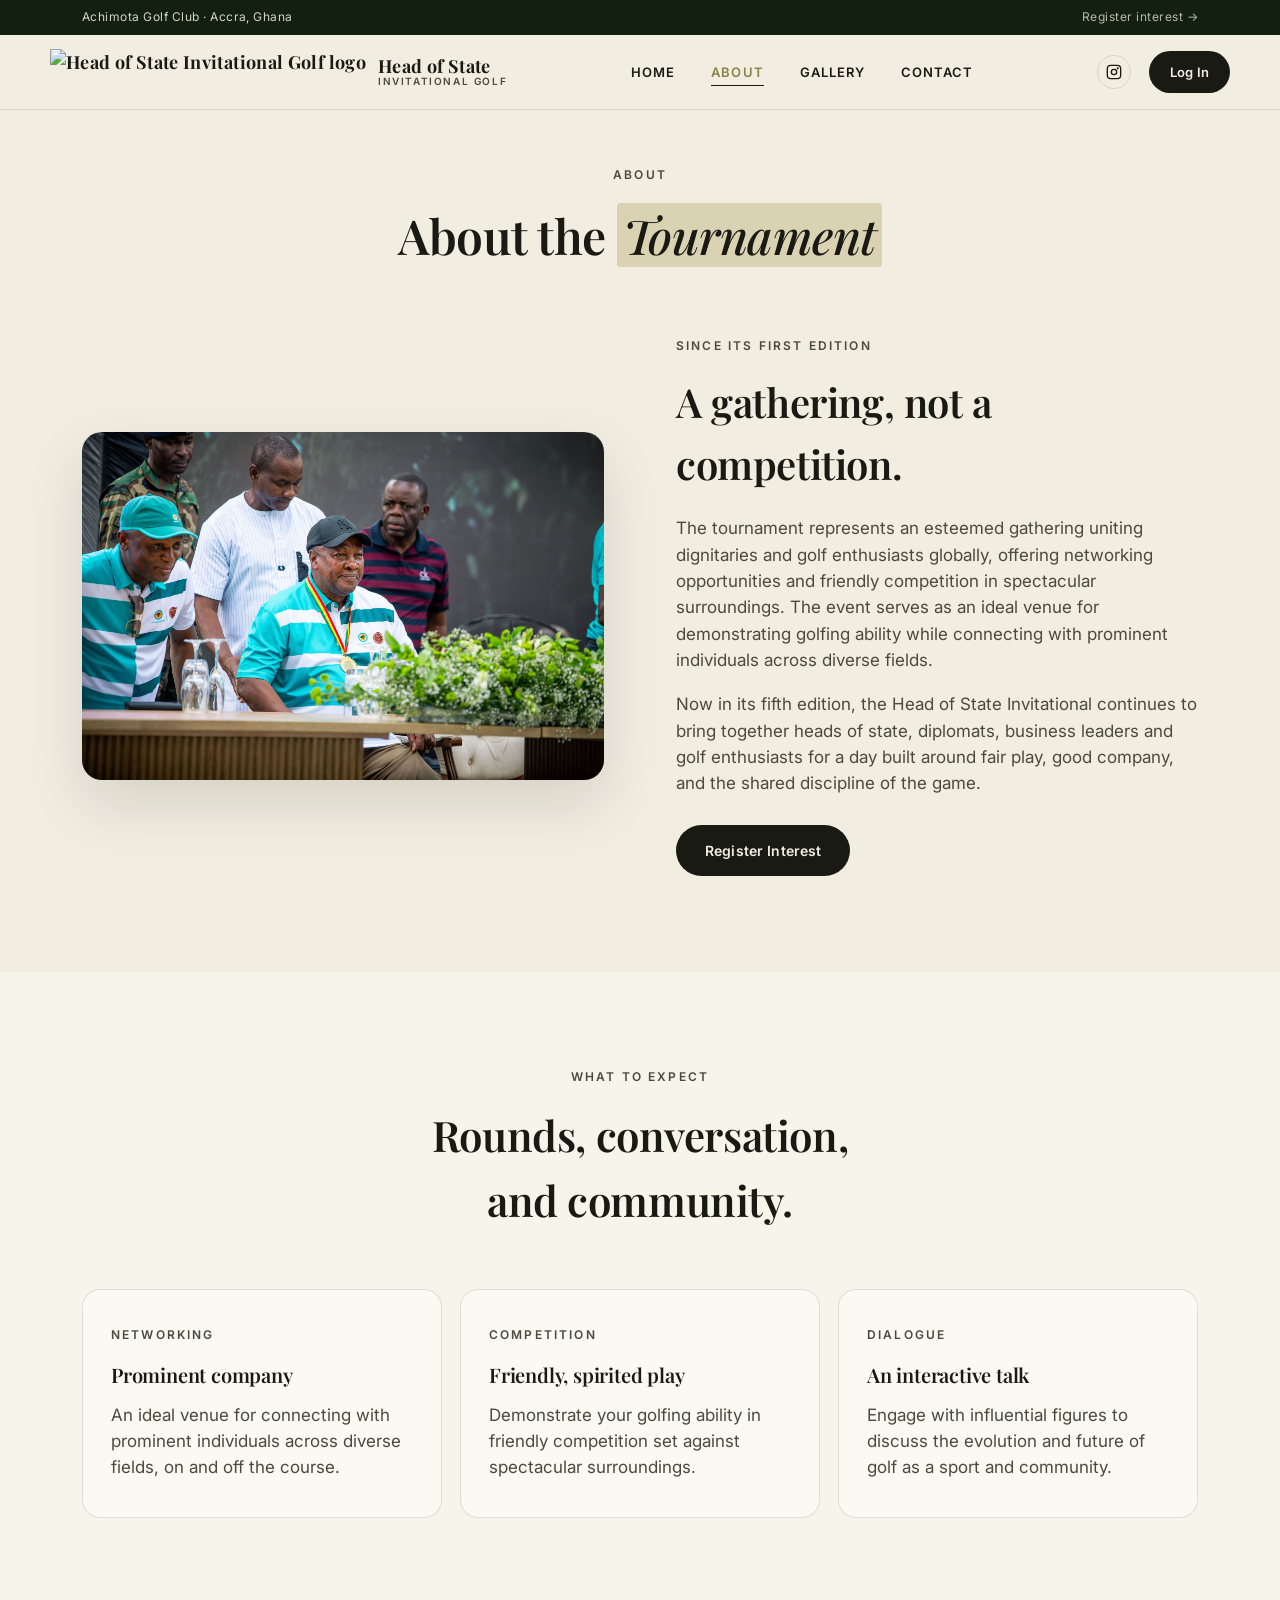
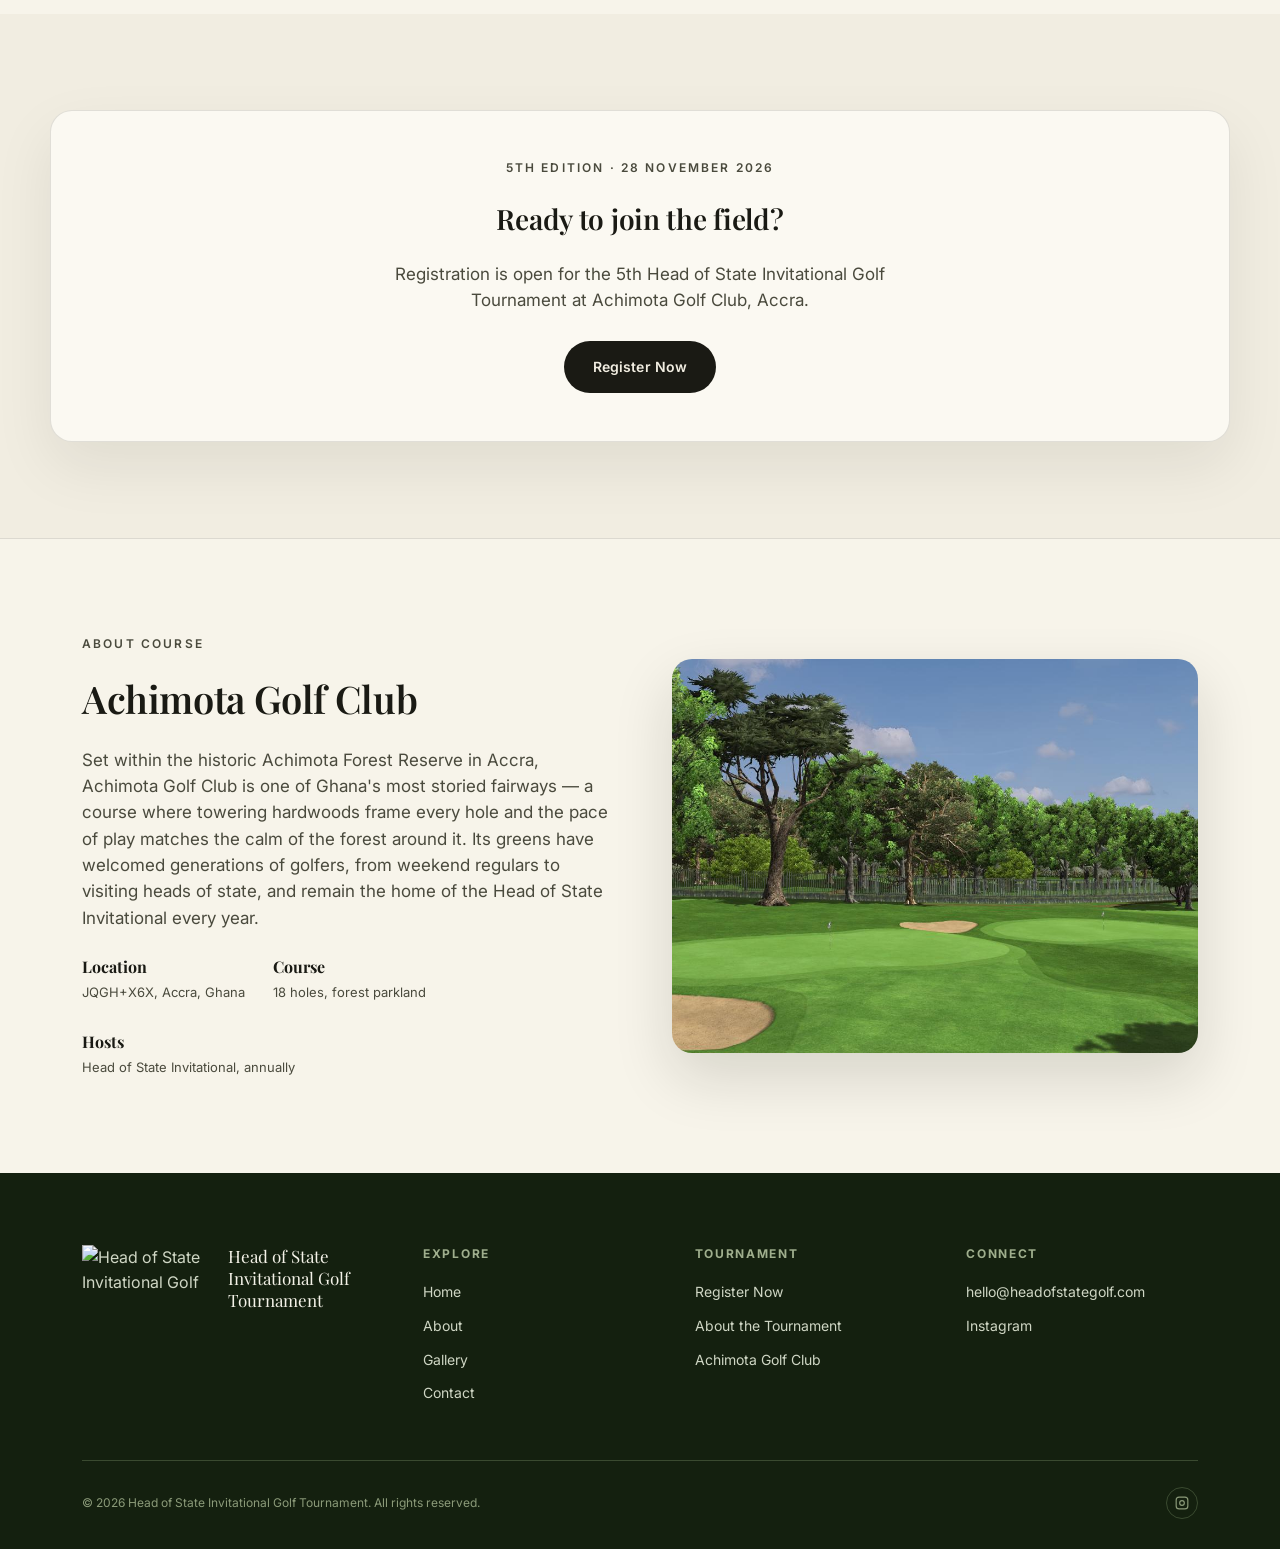
==== about.html @ 3a83c5eb "Flatten repo for Vercel static deploy Move index/about/gallery/contact.html, css/, and js/ to the re" ====
<!doctype html>
<html lang="en">
<head>
<meta charset="UTF-8">
<meta name="viewport" content="width=device-width, initial-scale=1.0">
<title>About &mdash; Head of State Invitational Golf Tournament</title>
<meta name="description" content="About the Head of State Invitational Golf Tournament: an esteemed gathering uniting dignitaries and golf enthusiasts at Achimota Golf Club, Accra.">
<link rel="icon" href="IMAGES/HOS%20LOGO%202026.png">
<link rel="stylesheet" href="css/style.css">
</head>
<body>

<div class="topbar">
  <div class="wrap">
    <span>Achimota Golf Club &middot; Accra, Ghana</span>
    <a href="contact.html">Register interest &rarr;</a>
  </div>
</div>

<header class="site-header">
  <nav class="nav wrap">
    <a href="index.html" class="brand">
      <img src="IMAGES/HOS%20LOGO%202026.png" alt="Head of State Invitational Golf logo">
      <span class="brand-text">Head of State<small>Invitational Golf</small></span>
    </a>
    <ul class="nav-links">
      <li><a href="index.html">Home</a></li>
      <li><a href="about.html" class="active">About</a></li>
      <li><a href="gallery.html">Gallery</a></li>
      <li><a href="contact.html">Contact</a></li>
    </ul>
    <div class="nav-right">
      <a class="icon-btn" href="https://instagram.com" aria-label="Instagram" target="_blank" rel="noopener">
        <svg width="16" height="16" viewBox="0 0 24 24" fill="none" stroke="currentColor" stroke-width="2"><rect x="2" y="2" width="20" height="20" rx="5"/><circle cx="12" cy="12" r="4"/><circle cx="17.5" cy="6.5" r="0.6" fill="currentColor"/></svg>
      </a>
      <a class="btn btn-dark btn-sm" href="contact.html">Log In</a>
    </div>
    <button class="nav-toggle" aria-label="Menu"><span></span><span></span><span></span></button>
  </nav>
</header>

<main>

  <section class="page-hero">
    <div class="wrap">
      <p class="eyebrow">About</p>
      <h1>About the <span class="highlight">Tournament</span></h1>
    </div>
  </section>

  <section style="padding-top:24px;">
    <div class="wrap split">
      <div>
        <img src="IMAGES/ABOUT.jpg" alt="Head of State Invitational Golf Tournament">
      </div>
      <div>
        <p class="eyebrow">Since its first edition</p>
        <h2>A gathering, not a competition.</h2>
        <p class="lede">
          The tournament represents an esteemed gathering uniting dignitaries and golf enthusiasts globally,
          offering networking opportunities and friendly competition in spectacular surroundings. The event
          serves as an ideal venue for demonstrating golfing ability while connecting with prominent individuals
          across diverse fields.
        </p>
        <p class="lede" style="margin-top:18px;">
          Now in its fifth edition, the Head of State Invitational continues to bring together heads of state,
          diplomats, business leaders and golf enthusiasts for a day built around fair play, good company, and
          the shared discipline of the game.
        </p>
        <a href="contact.html" class="btn btn-dark">Register Interest</a>
      </div>
    </div>
  </section>

  <section class="section-alt">
    <div class="wrap">
      <div class="section-head">
        <p class="eyebrow">What to expect</p>
        <h2>Rounds, conversation,<br>and community.</h2>
      </div>
      <div class="grid-gallery" style="grid-template-columns:repeat(3,1fr);">
        <div style="background:var(--paper);border-radius:18px;padding:36px 28px;border:1px solid var(--hairline);">
          <p class="eyebrow" style="margin-bottom:14px;">Networking</p>
          <h3 style="font-size:20px;margin-bottom:12px;">Prominent company</h3>
          <p class="lede">An ideal venue for connecting with prominent individuals across diverse fields, on and off the course.</p>
        </div>
        <div style="background:var(--paper);border-radius:18px;padding:36px 28px;border:1px solid var(--hairline);">
          <p class="eyebrow" style="margin-bottom:14px;">Competition</p>
          <h3 style="font-size:20px;margin-bottom:12px;">Friendly, spirited play</h3>
          <p class="lede">Demonstrate your golfing ability in friendly competition set against spectacular surroundings.</p>
        </div>
        <div style="background:var(--paper);border-radius:18px;padding:36px 28px;border:1px solid var(--hairline);">
          <p class="eyebrow" style="margin-bottom:14px;">Dialogue</p>
          <h3 style="font-size:20px;margin-bottom:12px;">An interactive talk</h3>
          <p class="lede">Engage with influential figures to discuss the evolution and future of golf as a sport and community.</p>
        </div>
      </div>
    </div>
  </section>

  <section>
    <div class="wrap event-card" style="grid-template-columns:1fr;">
      <div class="event-card-body" style="align-items:center;text-align:center;">
        <p class="eyebrow">5th Edition &middot; 28 November 2026</p>
        <h3>Ready to join the field?</h3>
        <p class="lede" style="max-width:52ch;margin:0 auto;">Registration is open for the 5th Head of State Invitational Golf Tournament at Achimota Golf Club, Accra.</p>
        <a href="contact.html" class="btn btn-dark" style="align-self:center;">Register Now</a>
      </div>
    </div>
  </section>

</main>

<section class="footer-course">
  <div class="wrap split reverse">
    <div>
      <img src="IMAGES/Achimota%20Golf%20Club.jpg" alt="Achimota Golf Club">
    </div>
    <div>
      <p class="eyebrow">About Course</p>
      <h2>Achimota Golf Club</h2>
      <p class="lede">
        Set within the historic Achimota Forest Reserve in Accra, Achimota Golf Club is one of Ghana's most
        storied fairways &mdash; a course where towering hardwoods frame every hole and the pace of play matches
        the calm of the forest around it. Its greens have welcomed generations of golfers, from weekend regulars
        to visiting heads of state, and remain the home of the Head of State Invitational every year.
      </p>
      <div class="footer-course-meta">
        <div><strong>Location</strong><span>JQGH+X6X, Accra, Ghana</span></div>
        <div><strong>Course</strong><span>18 holes, forest parkland</span></div>
        <div><strong>Hosts</strong><span>Head of State Invitational, annually</span></div>
      </div>
    </div>
  </div>
</section>

<footer class="site-footer">
  <div class="wrap">
    <div class="footer-top">
      <div class="footer-brand">
        <img src="IMAGES/HOS%20LOGO%202026.png" alt="Head of State Invitational Golf logo">
        <div class="footer-brand-text">Head of State Invitational Golf Tournament</div>
      </div>
      <div class="footer-col">
        <h4>Explore</h4>
        <ul>
          <li><a href="index.html">Home</a></li>
          <li><a href="about.html">About</a></li>
          <li><a href="gallery.html">Gallery</a></li>
          <li><a href="contact.html">Contact</a></li>
        </ul>
      </div>
      <div class="footer-col">
        <h4>Tournament</h4>
        <ul>
          <li><a href="contact.html">Register Now</a></li>
          <li><a href="about.html">About the Tournament</a></li>
          <li><a href="index.html#course">Achimota Golf Club</a></li>
        </ul>
      </div>
      <div class="footer-col">
        <h4>Connect</h4>
        <ul>
          <li><a href="mailto:hello@headofstategolf.com">hello@headofstategolf.com</a></li>
          <li><a href="https://instagram.com" target="_blank" rel="noopener">Instagram</a></li>
        </ul>
      </div>
    </div>
    <div class="footer-bottom">
      <span>&copy; 2026 Head of State Invitational Golf Tournament. All rights reserved.</span>
      <div class="footer-social">
        <a href="https://instagram.com" target="_blank" rel="noopener" aria-label="Instagram">
          <svg width="14" height="14" viewBox="0 0 24 24" fill="none" stroke="currentColor" stroke-width="2"><rect x="2" y="2" width="20" height="20" rx="5"/><circle cx="12" cy="12" r="4"/></svg>
        </a>
      </div>
    </div>
  </div>
</footer>

<script src="js/main.js"></script>
</body>
</html>
---- css/style.css ----
/* ========================================================================
   Head of State Invitational Golf Tournament — design system
   Palette + type derived from the reference mood boards (ref.png / ref2.png):
   cream paper background, deep forest green bands, serif display headlines
   with an olive "highlighter" accent on italic phrases.
   ======================================================================== */

@import url('https://fonts.googleapis.com/css2?family=Playfair+Display:ital,wght@0,500;0,600;0,700;1,500;1,600&family=Inter:wght@400;500;600;700&display=swap');

:root{
  --cream:      #f1ede1;
  --cream-soft: #f7f4ea;
  --paper:      #fbf9f2;
  --ink:        #1a1a14;
  --ink-soft:   #4a4a3d;
  --green-deep: #14200f;
  --green-mid:  #1e2e16;
  --green-line: #3a4a30;
  --olive:      #8a8148;
  --olive-soft: rgba(176, 168, 104, 0.38);
  --hairline:   rgba(26, 26, 20, 0.12);
  --white:      #ffffff;

  --serif: 'Playfair Display', Georgia, 'Times New Roman', serif;
  --sans:  'Inter', -apple-system, BlinkMacSystemFont, 'Segoe UI', sans-serif;

  --container: 1180px;
}

*, *::before, *::after{ box-sizing: border-box; }

html{ scroll-behavior: smooth; }

body{
  margin:0;
  background: var(--cream);
  color: var(--ink);
  font-family: var(--sans);
  font-size: 16px;
  line-height: 1.55;
  -webkit-font-smoothing: antialiased;
}

img{ max-width:100%; display:block; }

a{ color: inherit; text-decoration: none; }

.wrap{
  max-width: var(--container);
  margin: 0 auto;
  padding: 0 32px;
}

.eyebrow{
  font-family: var(--sans);
  font-size: 12px;
  font-weight: 600;
  letter-spacing: 0.18em;
  text-transform: uppercase;
  color: var(--ink-soft);
}
.eyebrow.on-dark{ color: #cfd6c4; }

h1, h2, h3{
  font-family: var(--serif);
  font-weight: 600;
  margin: 0;
  color: var(--ink);
  letter-spacing: -0.01em;
}

.highlight{
  font-style: italic;
  font-weight: 500;
  background: var(--olive-soft);
  padding: 0 6px;
  border-radius: 3px;
  box-decoration-break: clone;
  -webkit-box-decoration-break: clone;
}
.highlight.on-dark{
  background: rgba(255,255,255,0.16);
  color: #f4f2e8;
}

p{ margin: 0; }

.lede{
  font-size: 17px;
  color: var(--ink-soft);
  max-width: 46ch;
}

/* ---------- buttons ---------- */
.btn{
  display: inline-flex;
  align-items: center;
  justify-content: center;
  gap: 8px;
  padding: 14px 28px;
  border-radius: 999px;
  font-family: var(--sans);
  font-weight: 600;
  font-size: 14px;
  letter-spacing: 0.01em;
  cursor: pointer;
  border: 1px solid transparent;
  transition: transform .18s ease, background .18s ease, color .18s ease, border-color .18s ease;
}
.btn:hover{ transform: translateY(-1px); }

.btn-light{
  background: var(--white);
  color: var(--ink);
  box-shadow: 0 1px 2px rgba(0,0,0,0.06), 0 8px 20px rgba(0,0,0,0.05);
}
.btn-light:hover{ background: #fff; box-shadow: 0 2px 4px rgba(0,0,0,0.08), 0 12px 28px rgba(0,0,0,0.08); }

.btn-dark{
  background: var(--ink);
  color: var(--cream);
}
.btn-dark:hover{ background: #000; }

.btn-outline{
  background: transparent;
  border-color: rgba(255,255,255,0.4);
  color: #f4f2e8;
}
.btn-outline:hover{ border-color: #fff; background: rgba(255,255,255,0.08); }

.btn-sm{ padding: 10px 20px; font-size: 13px; }

/* ---------- top bar ---------- */
.topbar{
  background: var(--green-deep);
  color: #cfd6c4;
  font-size: 12px;
  letter-spacing: 0.04em;
}
.topbar .wrap{
  display:flex;
  align-items:center;
  justify-content: space-between;
  padding-top: 8px;
  padding-bottom: 8px;
}
.topbar a{ opacity: 0.85; }
.topbar a:hover{ opacity: 1; }

/* ---------- nav ---------- */
.site-header{
  background: var(--cream);
  position: sticky;
  top: 0;
  z-index: 50;
  border-bottom: 1px solid var(--hairline);
}
.nav{
  display: flex;
  align-items: center;
  justify-content: space-between;
  padding: 14px 0;
}
.brand{
  display:flex;
  align-items:center;
  gap: 12px;
  font-family: var(--serif);
  font-weight: 700;
  font-size: 18px;
  letter-spacing: 0.02em;
}
.brand img{ height: 46px; width: auto; }
.brand-text{ line-height: 1.15; }
.brand-text small{
  display:block;
  font-family: var(--sans);
  font-weight: 600;
  font-size: 10px;
  letter-spacing: 0.16em;
  color: var(--ink-soft);
  text-transform: uppercase;
}

.nav-links{
  display:flex;
  align-items:center;
  gap: 36px;
  list-style:none;
  margin:0; padding:0;
  font-size: 13px;
  font-weight: 600;
  letter-spacing: 0.08em;
  text-transform: uppercase;
}
.nav-links a{
  position: relative;
  padding: 4px 0;
  color: var(--ink);
}
.nav-links a::after{
  content:"";
  position:absolute; left:0; right:100%; bottom:-2px;
  height:1px; background: var(--ink);
  transition: right .2s ease;
}
.nav-links a:hover::after,
.nav-links a.active::after{ right:0; }
.nav-links a.active{ color: var(--olive); }

.nav-right{ display:flex; align-items:center; gap:18px; }
.icon-btn{
  width: 34px; height: 34px;
  display:flex; align-items:center; justify-content:center;
  border: 1px solid var(--hairline);
  border-radius: 50%;
}

.nav-toggle{ display:none; background:none; border:0; cursor:pointer; }
.nav-toggle span{ display:block; width:22px; height:2px; background:var(--ink); margin:5px 0; }

/* ---------- hero (ref.png layout) ---------- */
.hero{
  padding: 64px 0 120px;
  text-align: center;
}
.hero .eyebrow{ margin-bottom: 18px; }
.hero h1{
  font-size: clamp(32px, 4.4vw, 54px);
  line-height: 1.12;
  max-width: 920px;
  margin: 0 auto;
}
.hero .lede{
  margin: 26px auto 0;
  max-width: 46ch;
  text-align:center;
}
.hero .btn{ margin-top: 32px; }

.fan{
  position: relative;
  height: 460px;
  margin-top: 72px;
}
.fan-card{
  position: absolute;
  top: 0;
  width: 17.5%;
  aspect-ratio: 3/4;
  border-radius: 18px;
  overflow: hidden;
  box-shadow: 0 20px 40px rgba(20,20,10,0.18), 0 4px 10px rgba(20,20,10,0.08);
  background: #ddd;
}
.fan-card img{
  position:absolute; inset:0;
  width:100%; height:100%;
  object-fit: cover;
  opacity: 0;
  transition: opacity 1.4s ease;
}
.fan-card img.is-visible{ opacity: 1; }

.fan-card:nth-child(1){ left: 0%;   top: 40px;  transform: rotate(-9deg); }
.fan-card:nth-child(2){ left: 17%;  top: -10px; transform: rotate(-3deg); }
.fan-card:nth-child(3){ left: 41%;  top: 20px;  transform: rotate(1deg); z-index:2; }
.fan-card:nth-child(4){ left: 65%;  top: -6px;  transform: rotate(4deg); }
.fan-card:nth-child(5){ left: 82.5%;top: 34px;  transform: rotate(8deg); }

/* ---------- sections ---------- */
section{ padding: 96px 0; }
.section-head{
  text-align:center;
  max-width: 640px;
  margin: 0 auto 56px;
}
.section-head h2{
  font-size: clamp(28px, 3.4vw, 42px);
  margin-top: 16px;
}
.section-head .lede{ margin: 18px auto 0; text-align:center; }

.section-alt{ background: var(--cream-soft); }

/* ---------- event card ---------- */
.event-card{
  display:grid;
  grid-template-columns: 1.05fr 0.95fr;
  gap: 0;
  background: var(--paper);
  border-radius: 22px;
  overflow: hidden;
  box-shadow: 0 24px 60px rgba(20,20,10,0.08);
  border: 1px solid var(--hairline);
}
.event-card-media{ position:relative; min-height: 340px; background:#ccc; }
.event-card-media img{ width:100%; height:100%; object-fit:cover; }
.event-card-tag{
  position:absolute; top:20px; left:20px;
  background: var(--green-deep); color:#fff;
  font-size: 11px; font-weight:700; letter-spacing:.1em; text-transform:uppercase;
  padding: 8px 14px; border-radius: 999px;
}
.event-card-body{ padding: 48px; display:flex; flex-direction:column; gap:20px; justify-content:center; }
.event-card-body h3{ font-size: 28px; }
.event-meta{ display:flex; flex-direction:column; gap:10px; font-size: 14px; }
.event-meta div{ display:flex; gap:10px; }
.event-meta strong{ min-width: 66px; color: var(--ink); font-weight:600; }
.event-meta span{ color: var(--ink-soft); }
.event-card-body .lede{ max-width: 52ch; }
.event-card-body .btn{ align-self:flex-start; margin-top:8px; }

/* ---------- about teaser / split ---------- */
.split{
  display:grid;
  grid-template-columns: 1fr 1fr;
  gap: 72px;
  align-items:center;
}
.split img{ border-radius: 20px; box-shadow: 0 24px 60px rgba(20,20,10,0.12); }
.split .eyebrow{ margin-bottom: 16px; }
.split h2{ font-size: clamp(26px,3.2vw,40px); margin-bottom: 20px; }
.split .lede{ max-width: 50ch; }
.split .btn{ margin-top: 28px; }
.split.reverse{ direction: rtl; }
.split.reverse > *{ direction: ltr; }

/* ---------- gallery grid ---------- */
.grid-gallery{
  display:grid;
  grid-template-columns: repeat(4, 1fr);
  gap: 18px;
}
.grid-gallery a{
  display:block;
  border-radius: 14px;
  overflow:hidden;
  aspect-ratio: 4/5;
  box-shadow: 0 10px 24px rgba(20,20,10,0.08);
}
.grid-gallery img{
  width:100%; height:100%; object-fit:cover;
  transition: transform .5s ease;
}
.grid-gallery a:hover img{ transform: scale(1.06); }

.grid-gallery.tall a:nth-child(3n+1){ grid-row: span 2; aspect-ratio: auto; }

/* ---------- lightbox ---------- */
.lightbox{
  position: fixed; inset:0; z-index: 200;
  background: rgba(10,12,8,0.92);
  display:none; align-items:center; justify-content:center;
  padding: 40px;
}
.lightbox.is-open{ display:flex; }
.lightbox img{ max-width: 90vw; max-height: 86vh; border-radius: 10px; }
.lightbox-close{
  position:absolute; top:28px; right:36px;
  color:#fff; font-size:28px; cursor:pointer; background:none; border:0;
}

/* ---------- footer ---------- */
.footer-course{
  background: var(--cream-soft);
  padding: 96px 0;
  border-top: 1px solid var(--hairline);
}
.footer-course .split{ gap: 64px; }
.footer-course .eyebrow{ margin-bottom: 16px; }
.footer-course h2{ font-size: clamp(26px,3vw,38px); margin-bottom: 18px; }
.footer-course .lede{ max-width: 54ch; margin-bottom: 10px; }
.footer-course-meta{
  display:flex; gap: 28px; margin-top: 24px; flex-wrap:wrap;
}
.footer-course-meta div{ font-size: 13px; }
.footer-course-meta strong{ display:block; font-family: var(--serif); font-size:16px; margin-bottom:2px; }
.footer-course-meta span{ color: var(--ink-soft); }
.footer-course img{ border-radius: 20px; box-shadow: 0 24px 60px rgba(20,20,10,0.14); aspect-ratio: 4/3; object-fit: cover; width:100%; }

.site-footer{
  background: var(--green-deep);
  color: #cfd6c4;
  padding: 72px 0 0;
}
.footer-top{
  display:grid;
  grid-template-columns: 1.3fr repeat(3, 1fr);
  gap: 40px;
  padding-bottom: 56px;
  border-bottom: 1px solid var(--green-line);
}
.footer-brand{ display:flex; align-items:flex-start; gap:14px; }
.footer-brand img{ height: 52px; width:auto; }
.footer-brand-text{ font-family: var(--serif); font-size: 17px; color:#f4f2e8; line-height:1.3; max-width: 24ch;}
.footer-col h4{
  font-family: var(--sans); font-size: 12px; font-weight:700;
  letter-spacing:.14em; text-transform:uppercase; color:#9fae8d;
  margin: 0 0 18px;
}
.footer-col ul{ list-style:none; margin:0; padding:0; display:flex; flex-direction:column; gap:12px; font-size:14px; }
.footer-col a:hover{ color:#fff; }
.footer-bottom{
  display:flex; align-items:center; justify-content:space-between;
  padding: 26px 0 30px;
  font-size: 12px;
  color: #8b9a79;
  flex-wrap: wrap;
  gap: 12px;
}
.footer-bottom a:hover{ color:#fff; }
.footer-social{ display:flex; gap:14px; }
.footer-social a{
  width:32px; height:32px; border:1px solid var(--green-line); border-radius:50%;
  display:flex; align-items:center; justify-content:center;
}

/* ---------- page hero (about/gallery/contact) ---------- */
.page-hero{
  padding: 56px 0 40px;
  text-align:center;
}
.page-hero .eyebrow{ margin-bottom: 14px; }
.page-hero h1{ font-size: clamp(30px,4vw,48px); }

/* ---------- contact ---------- */
.contact-grid{
  display:grid;
  grid-template-columns: 0.9fr 1.1fr;
  gap: 64px;
}
.contact-info{ display:flex; flex-direction:column; gap:26px; }
.contact-info .eyebrow{ margin-bottom:8px; }
.info-row{ display:flex; gap:16px; }
.info-row strong{ display:block; font-family:var(--serif); font-size:17px; margin-bottom:2px; }
.info-row span{ color: var(--ink-soft); font-size:14px; }

.form{ display:flex; flex-direction:column; gap:18px; }
.form label{ font-size:12px; font-weight:600; letter-spacing:.06em; text-transform:uppercase; color:var(--ink-soft); margin-bottom:8px; display:block; }
.form input, .form textarea{
  width:100%;
  border: 1px solid var(--hairline);
  background: var(--paper);
  border-radius: 10px;
  padding: 14px 16px;
  font-family: var(--sans);
  font-size: 14px;
  color: var(--ink);
}
.form input:focus, .form textarea:focus{ outline: 2px solid var(--olive); outline-offset:1px; }
.form textarea{ min-height: 140px; resize: vertical; }
.form .btn{ align-self: flex-start; margin-top: 8px; border:0; }

/* ---------- responsive ---------- */
@media (max-width: 980px){
  .nav-links, .nav-right .btn{ display:none; }
  .nav-toggle{ display:block; }
  .event-card{ grid-template-columns: 1fr; }
  .split, .contact-grid{ grid-template-columns: 1fr; gap: 40px; }
  .split.reverse{ direction: ltr; }
  .footer-top{ grid-template-columns: 1fr 1fr; }
  .grid-gallery{ grid-template-columns: repeat(2,1fr); }
  .fan{ height: 320px; }
}

@media (max-width: 560px){
  .wrap{ padding: 0 20px; }
  .fan{ height: 220px; }
  .fan-card{ width: 22%; }
  .fan-card:nth-child(1){ left:-4%; }
  .fan-card:nth-child(5){ left:82%; }
  .footer-top{ grid-template-columns: 1fr; }
  .grid-gallery{ grid-template-columns: repeat(2,1fr); }
  .event-card-body{ padding: 28px; }
}
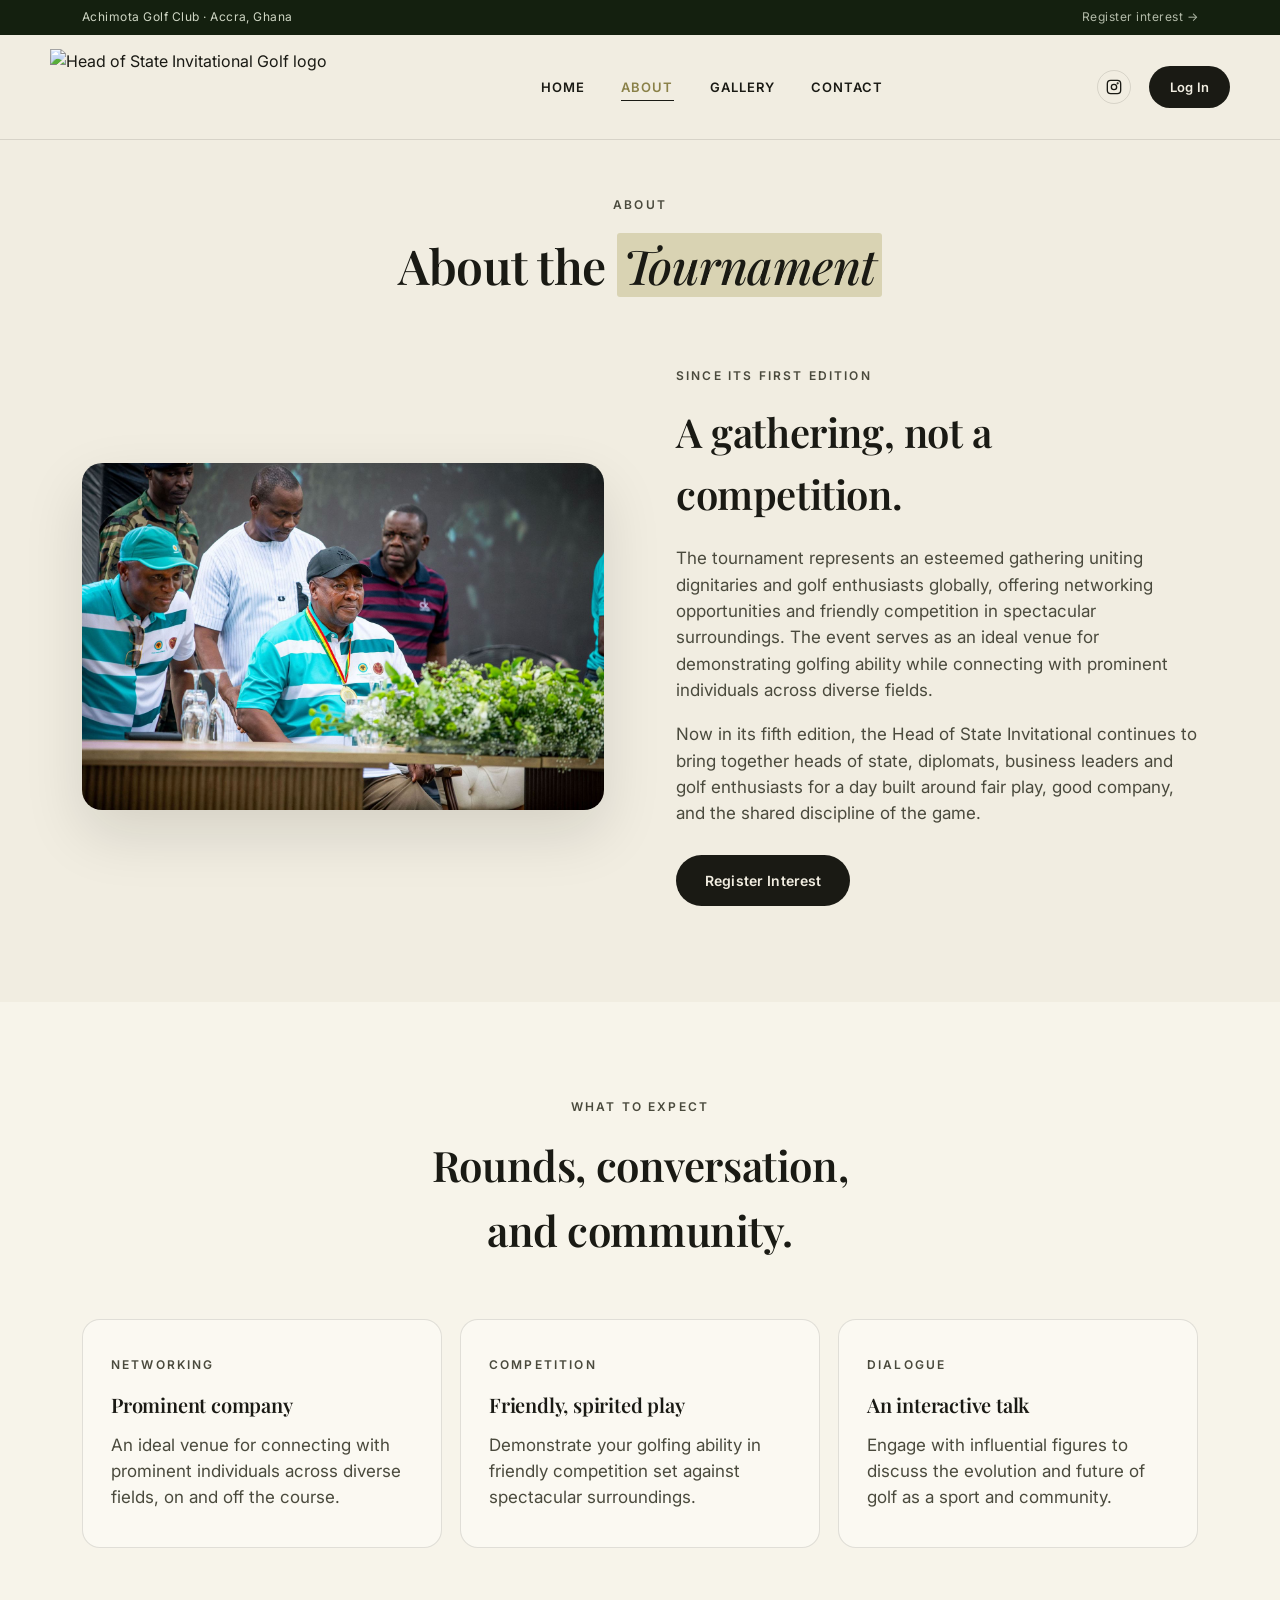
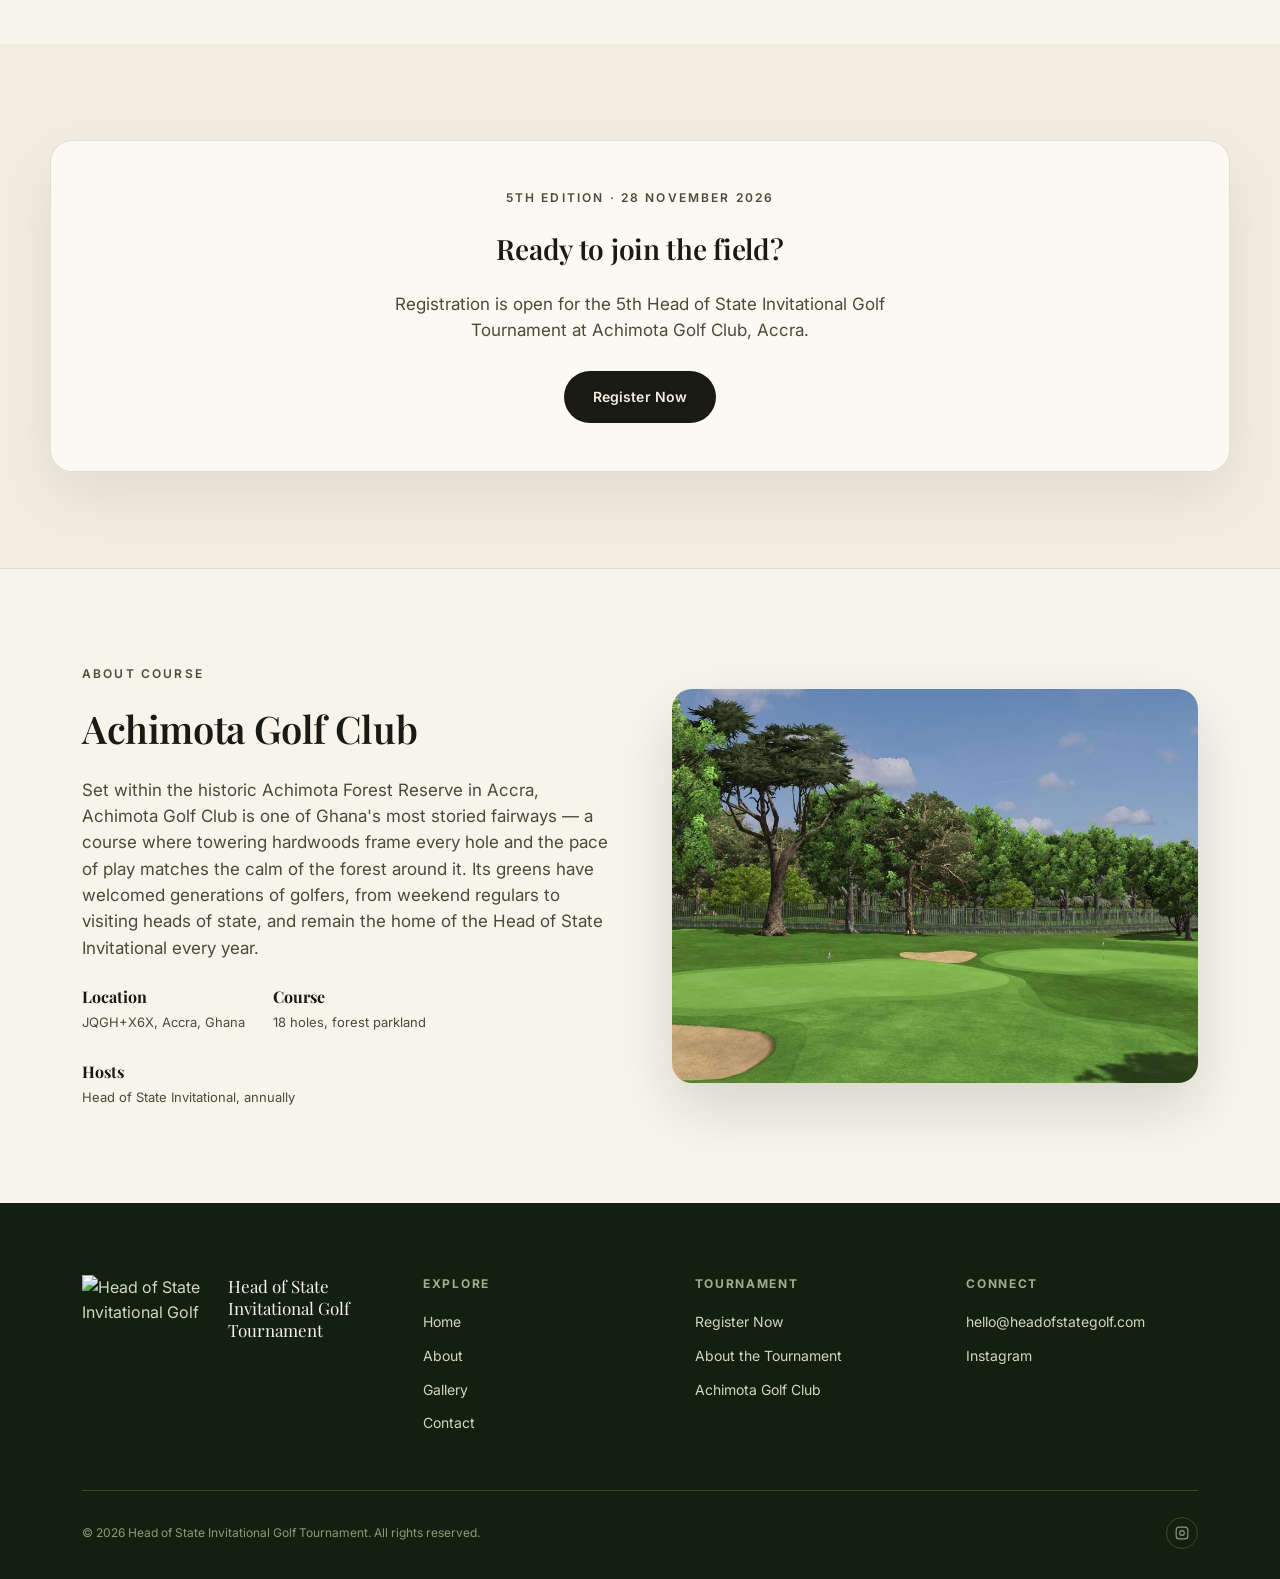
==== commit 6d4ddaee: "Compress images, enlarge logo, remove nav brand text, bigger header photos - Recompress all site pho" ====
--- a/about.html
+++ b/about.html
@@ -21,7 +21,6 @@
   <nav class="nav wrap">
     <a href="index.html" class="brand">
       <img src="IMAGES/HOS%20LOGO%202026.png" alt="Head of State Invitational Golf logo">
-      <span class="brand-text">Head of State<small>Invitational Golf</small></span>
     </a>
     <ul class="nav-links">
       <li><a href="index.html">Home</a></li>
@@ -51,7 +50,7 @@
   <section style="padding-top:24px;">
     <div class="wrap split">
       <div>
-        <img src="IMAGES/ABOUT.jpg" alt="Head of State Invitational Golf Tournament">
+        <img loading="lazy" decoding="async" src="IMAGES/ABOUT.jpg" alt="Head of State Invitational Golf Tournament">
       </div>
       <div>
         <p class="eyebrow">Since its first edition</p>
@@ -114,7 +113,7 @@
 <section class="footer-course">
   <div class="wrap split reverse">
     <div>
-      <img src="IMAGES/Achimota%20Golf%20Club.jpg" alt="Achimota Golf Club">
+      <img loading="lazy" decoding="async" src="IMAGES/Achimota%20Golf%20Club.jpg" alt="Achimota Golf Club">
     </div>
     <div>
       <p class="eyebrow">About Course</p>
@@ -138,7 +137,7 @@
   <div class="wrap">
     <div class="footer-top">
       <div class="footer-brand">
-        <img src="IMAGES/HOS%20LOGO%202026.png" alt="Head of State Invitational Golf logo">
+        <img loading="lazy" decoding="async" src="IMAGES/HOS%20LOGO%202026.png" alt="Head of State Invitational Golf logo">
         <div class="footer-brand-text">Head of State Invitational Golf Tournament</div>
       </div>
       <div class="footer-col">
--- a/css/style.css
+++ b/css/style.css
@@ -166,22 +166,8 @@
   display:flex;
   align-items:center;
   gap: 12px;
-  font-family: var(--serif);
-  font-weight: 700;
-  font-size: 18px;
-  letter-spacing: 0.02em;
-}
-.brand img{ height: 46px; width: auto; }
-.brand-text{ line-height: 1.15; }
-.brand-text small{
-  display:block;
-  font-family: var(--sans);
-  font-weight: 600;
-  font-size: 10px;
-  letter-spacing: 0.16em;
-  color: var(--ink-soft);
-  text-transform: uppercase;
-}
+}
+.brand img{ height: 76px; width: auto; }
 
 .nav-links{
   display:flex;
@@ -241,13 +227,13 @@
 
 .fan{
   position: relative;
-  height: 460px;
+  height: 560px;
   margin-top: 72px;
 }
 .fan-card{
   position: absolute;
   top: 0;
-  width: 17.5%;
+  width: 21%;
   aspect-ratio: 3/4;
   border-radius: 18px;
   overflow: hidden;
@@ -263,11 +249,11 @@
 }
 .fan-card img.is-visible{ opacity: 1; }
 
-.fan-card:nth-child(1){ left: 0%;   top: 40px;  transform: rotate(-9deg); }
-.fan-card:nth-child(2){ left: 17%;  top: -10px; transform: rotate(-3deg); }
-.fan-card:nth-child(3){ left: 41%;  top: 20px;  transform: rotate(1deg); z-index:2; }
-.fan-card:nth-child(4){ left: 65%;  top: -6px;  transform: rotate(4deg); }
-.fan-card:nth-child(5){ left: 82.5%;top: 34px;  transform: rotate(8deg); }
+.fan-card:nth-child(1){ left: 0%;    top: 48px;  transform: rotate(-9deg); }
+.fan-card:nth-child(2){ left: 16.3%; top: -12px; transform: rotate(-3deg); }
+.fan-card:nth-child(3){ left: 39.3%; top: 24px;  transform: rotate(1deg); z-index:2; }
+.fan-card:nth-child(4){ left: 62.3%; top: -8px;  transform: rotate(4deg); }
+.fan-card:nth-child(5){ left: 79%;   top: 40px;  transform: rotate(8deg); }
 
 /* ---------- sections ---------- */
 section{ padding: 96px 0; }
@@ -462,15 +448,20 @@
   .split.reverse{ direction: ltr; }
   .footer-top{ grid-template-columns: 1fr 1fr; }
   .grid-gallery{ grid-template-columns: repeat(2,1fr); }
-  .fan{ height: 320px; }
+  .brand img{ height: 64px; }
+  .fan{ height: 420px; }
 }
 
 @media (max-width: 560px){
   .wrap{ padding: 0 20px; }
-  .fan{ height: 220px; }
-  .fan-card{ width: 22%; }
-  .fan-card:nth-child(1){ left:-4%; }
-  .fan-card:nth-child(5){ left:82%; }
+  .brand img{ height: 56px; }
+  .fan{ height: 320px; }
+  .fan-card{ width: 30%; }
+  .fan-card:nth-child(1){ left: 0%; }
+  .fan-card:nth-child(2){ left: 14.4%; }
+  .fan-card:nth-child(3){ left: 34.8%; }
+  .fan-card:nth-child(4){ left: 55.2%; }
+  .fan-card:nth-child(5){ left: 70%; }
   .footer-top{ grid-template-columns: 1fr; }
   .grid-gallery{ grid-template-columns: repeat(2,1fr); }
   .event-card-body{ padding: 28px; }
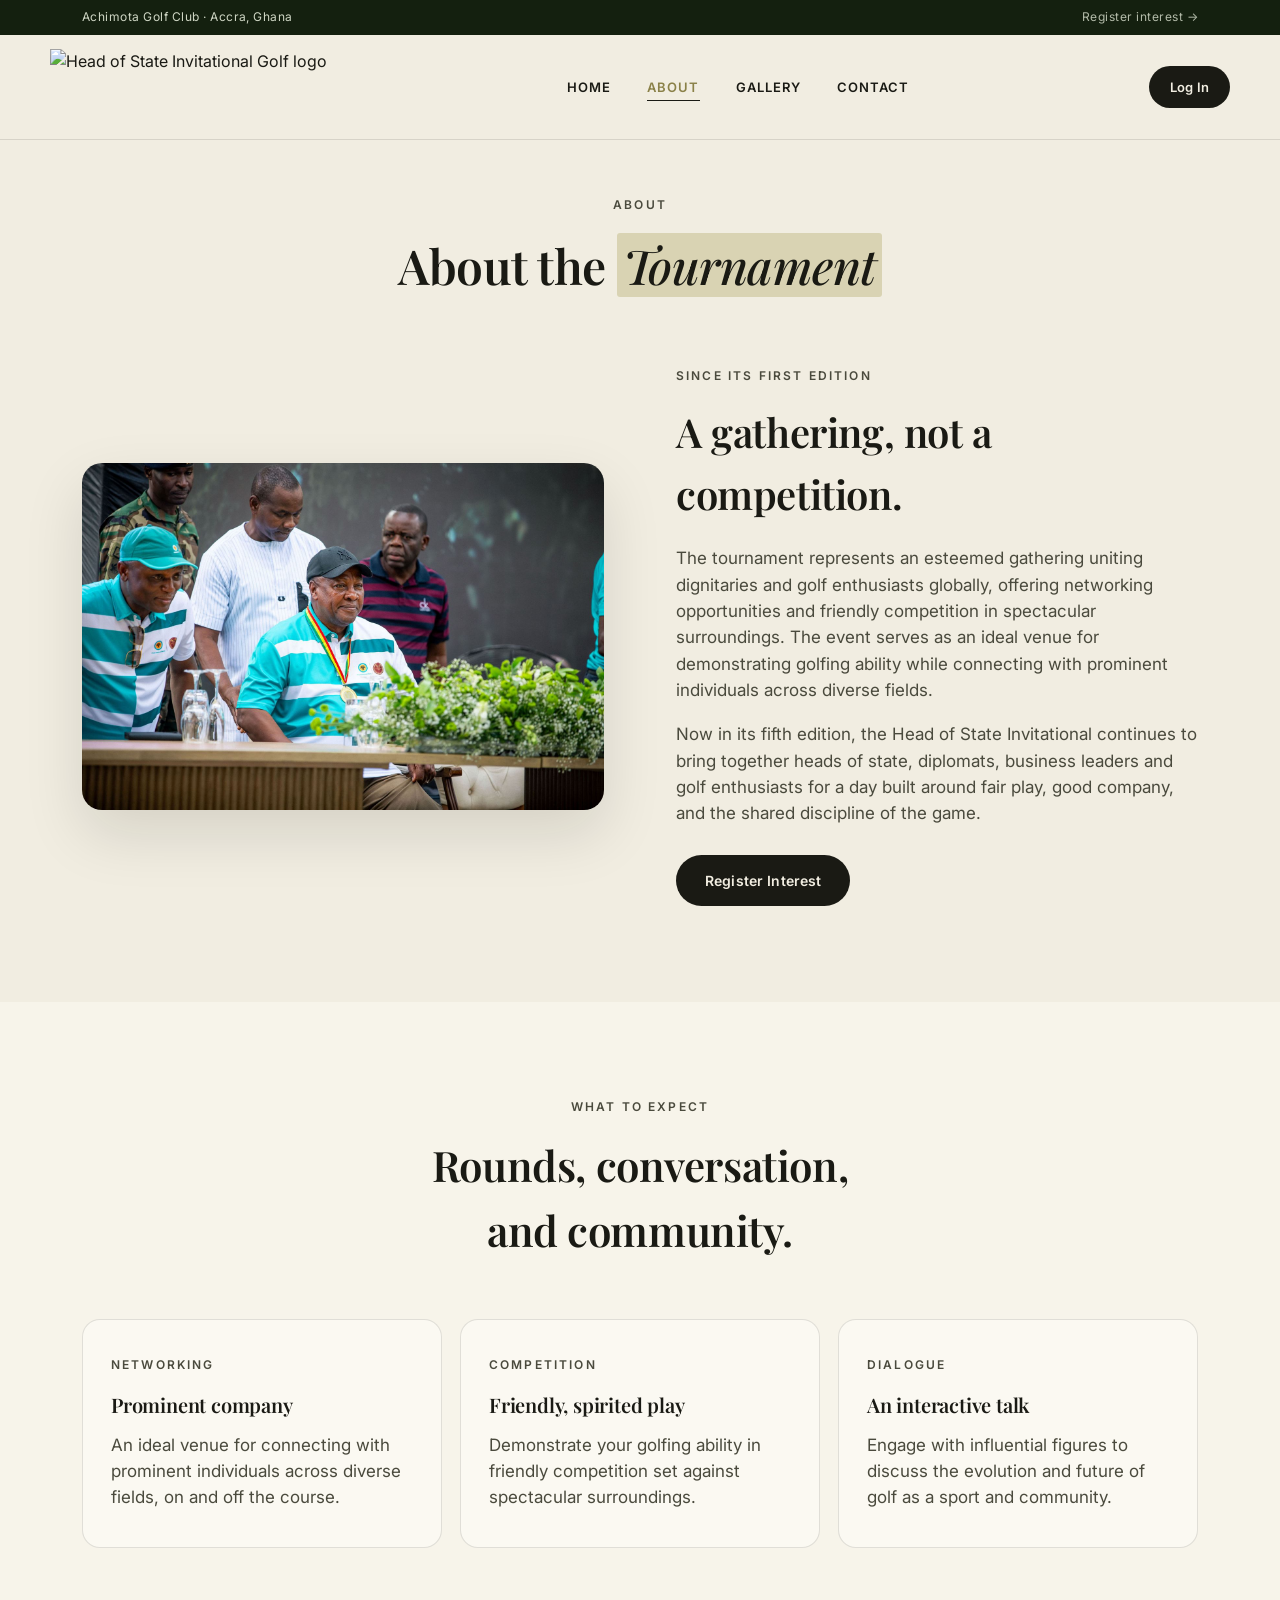
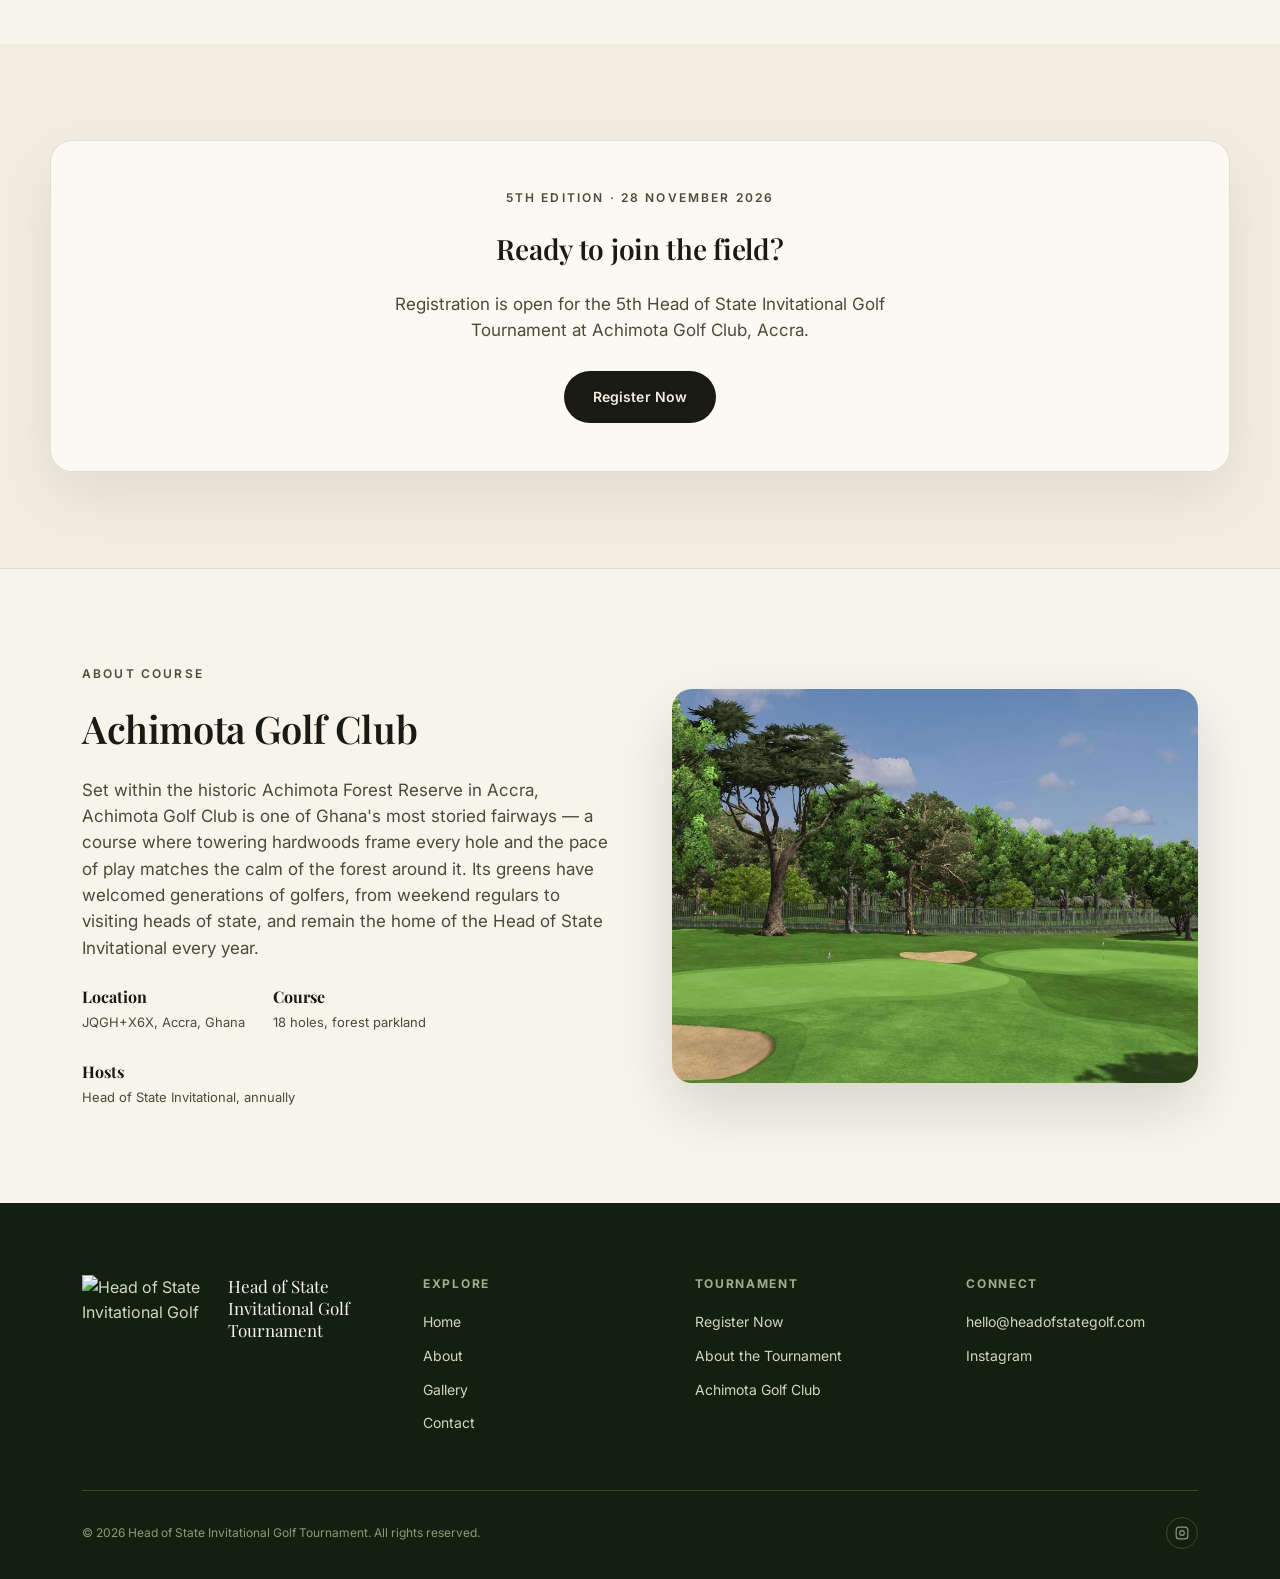
==== commit 9f3986ab: "Give mobile logo breathing room, move Instagram to footer, add scroll-to-top - Increase mobile nav p" ====
--- a/about.html
+++ b/about.html
@@ -29,9 +29,6 @@
       <li><a href="contact.html">Contact</a></li>
     </ul>
     <div class="nav-right">
-      <a class="icon-btn" href="https://instagram.com" aria-label="Instagram" target="_blank" rel="noopener">
-        <svg width="16" height="16" viewBox="0 0 24 24" fill="none" stroke="currentColor" stroke-width="2"><rect x="2" y="2" width="20" height="20" rx="5"/><circle cx="12" cy="12" r="4"/><circle cx="17.5" cy="6.5" r="0.6" fill="currentColor"/></svg>
-      </a>
       <a class="btn btn-dark btn-sm" href="contact.html">Log In</a>
     </div>
     <button class="nav-toggle" aria-label="Menu"><span></span><span></span><span></span></button>
@@ -176,6 +173,10 @@
   </div>
 </footer>
 
+<button class="scroll-top" aria-label="Scroll to top">
+  <svg width="18" height="18" viewBox="0 0 24 24" fill="none" stroke="currentColor" stroke-width="2.2" stroke-linecap="round" stroke-linejoin="round"><line x1="12" y1="19" x2="12" y2="5"/><polyline points="5 12 12 5 19 12"/></svg>
+</button>
+
 <script src="js/main.js"></script>
 </body>
 </html>
--- a/css/style.css
+++ b/css/style.css
@@ -454,6 +454,7 @@
 
 @media (max-width: 560px){
   .wrap{ padding: 0 20px; }
+  .nav{ padding: 22px 0; }
   .brand img{ height: 56px; }
   .fan{ height: 320px; }
   .fan-card{ width: 30%; }
@@ -465,4 +466,30 @@
   .footer-top{ grid-template-columns: 1fr; }
   .grid-gallery{ grid-template-columns: repeat(2,1fr); }
   .event-card-body{ padding: 28px; }
-}
+  .scroll-top{ right: 16px; bottom: 16px; width: 42px; height: 42px; }
+}
+
+/* ---------- scroll to top ---------- */
+.scroll-top{
+  position: fixed;
+  right: 26px;
+  bottom: 26px;
+  width: 48px;
+  height: 48px;
+  border-radius: 50%;
+  border: none;
+  background: var(--ink);
+  color: var(--cream);
+  display: flex;
+  align-items: center;
+  justify-content: center;
+  cursor: pointer;
+  z-index: 60;
+  box-shadow: 0 12px 26px rgba(20,20,10,0.25);
+  opacity: 0;
+  visibility: hidden;
+  transform: translateY(14px);
+  transition: opacity .25s ease, transform .25s ease, visibility .25s ease, background .2s ease;
+}
+.scroll-top.is-visible{ opacity: 1; visibility: visible; transform: translateY(0); }
+.scroll-top:hover{ background: #000; }
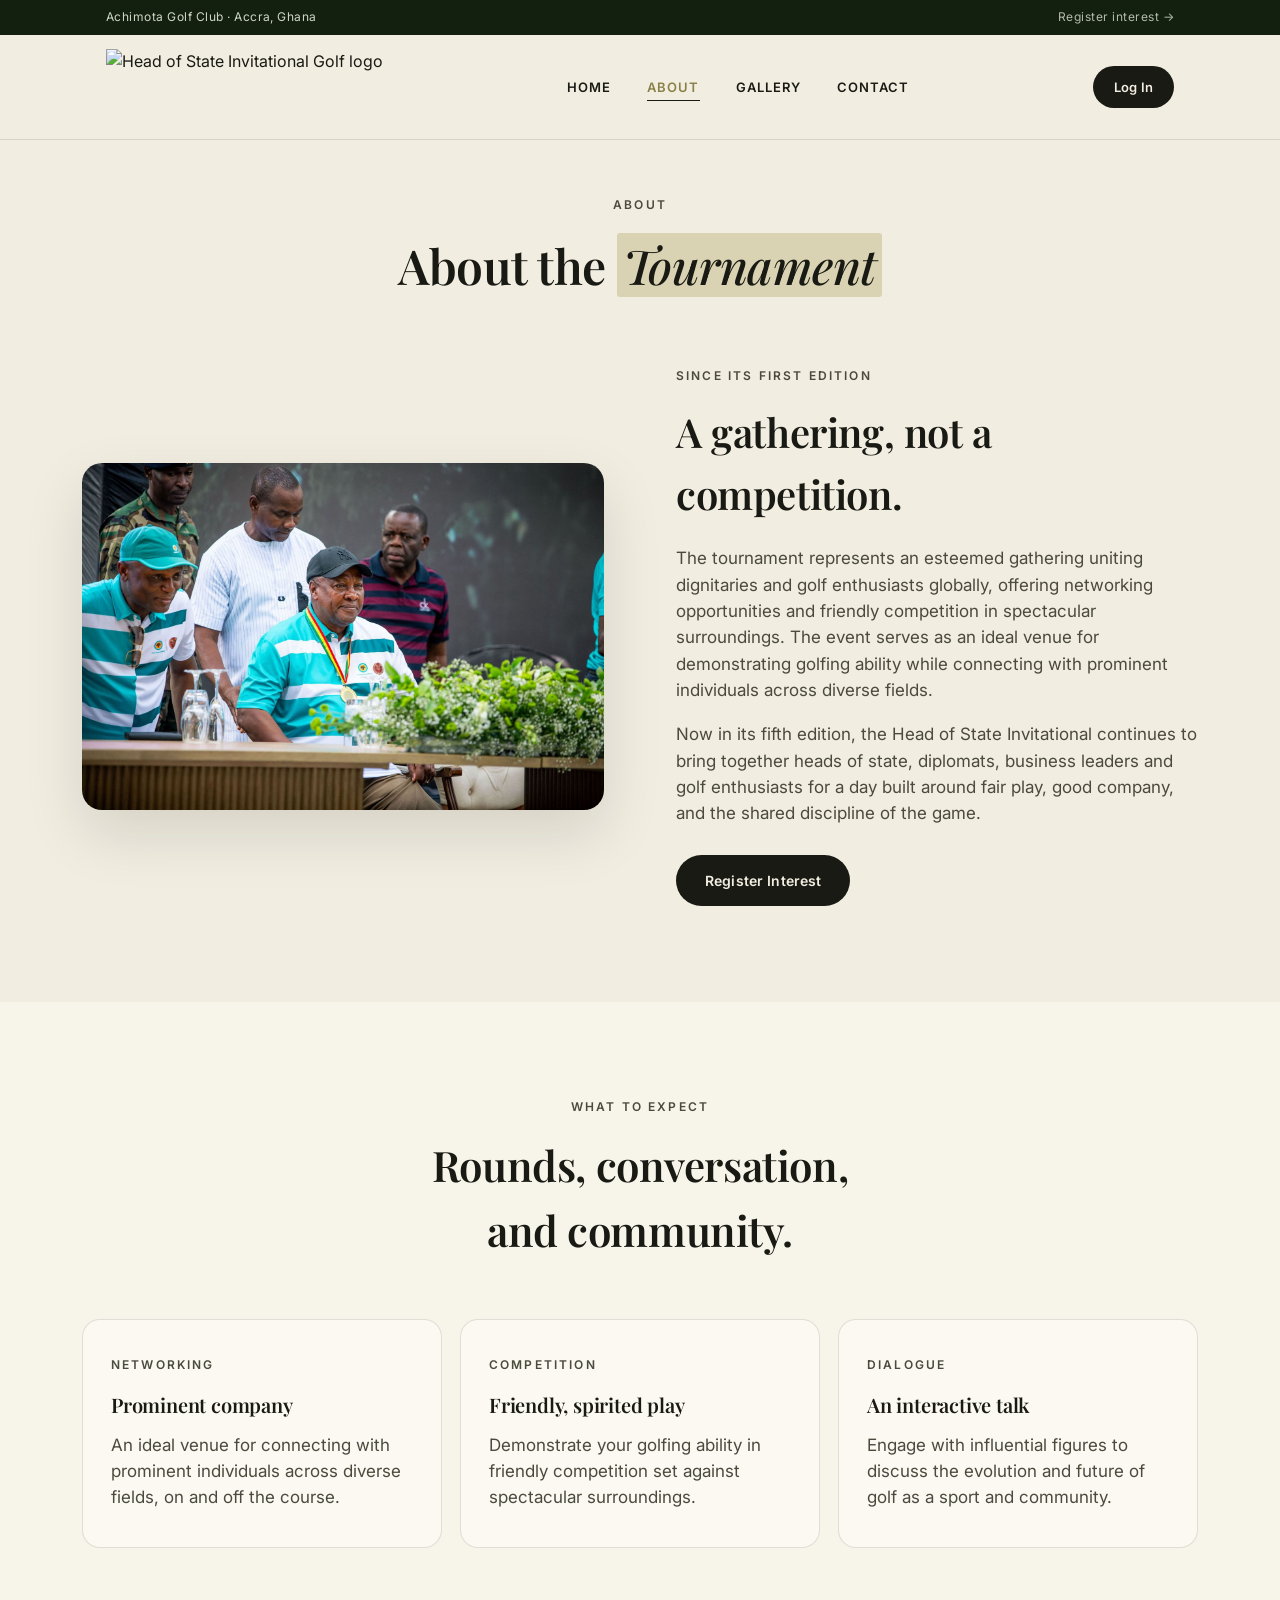
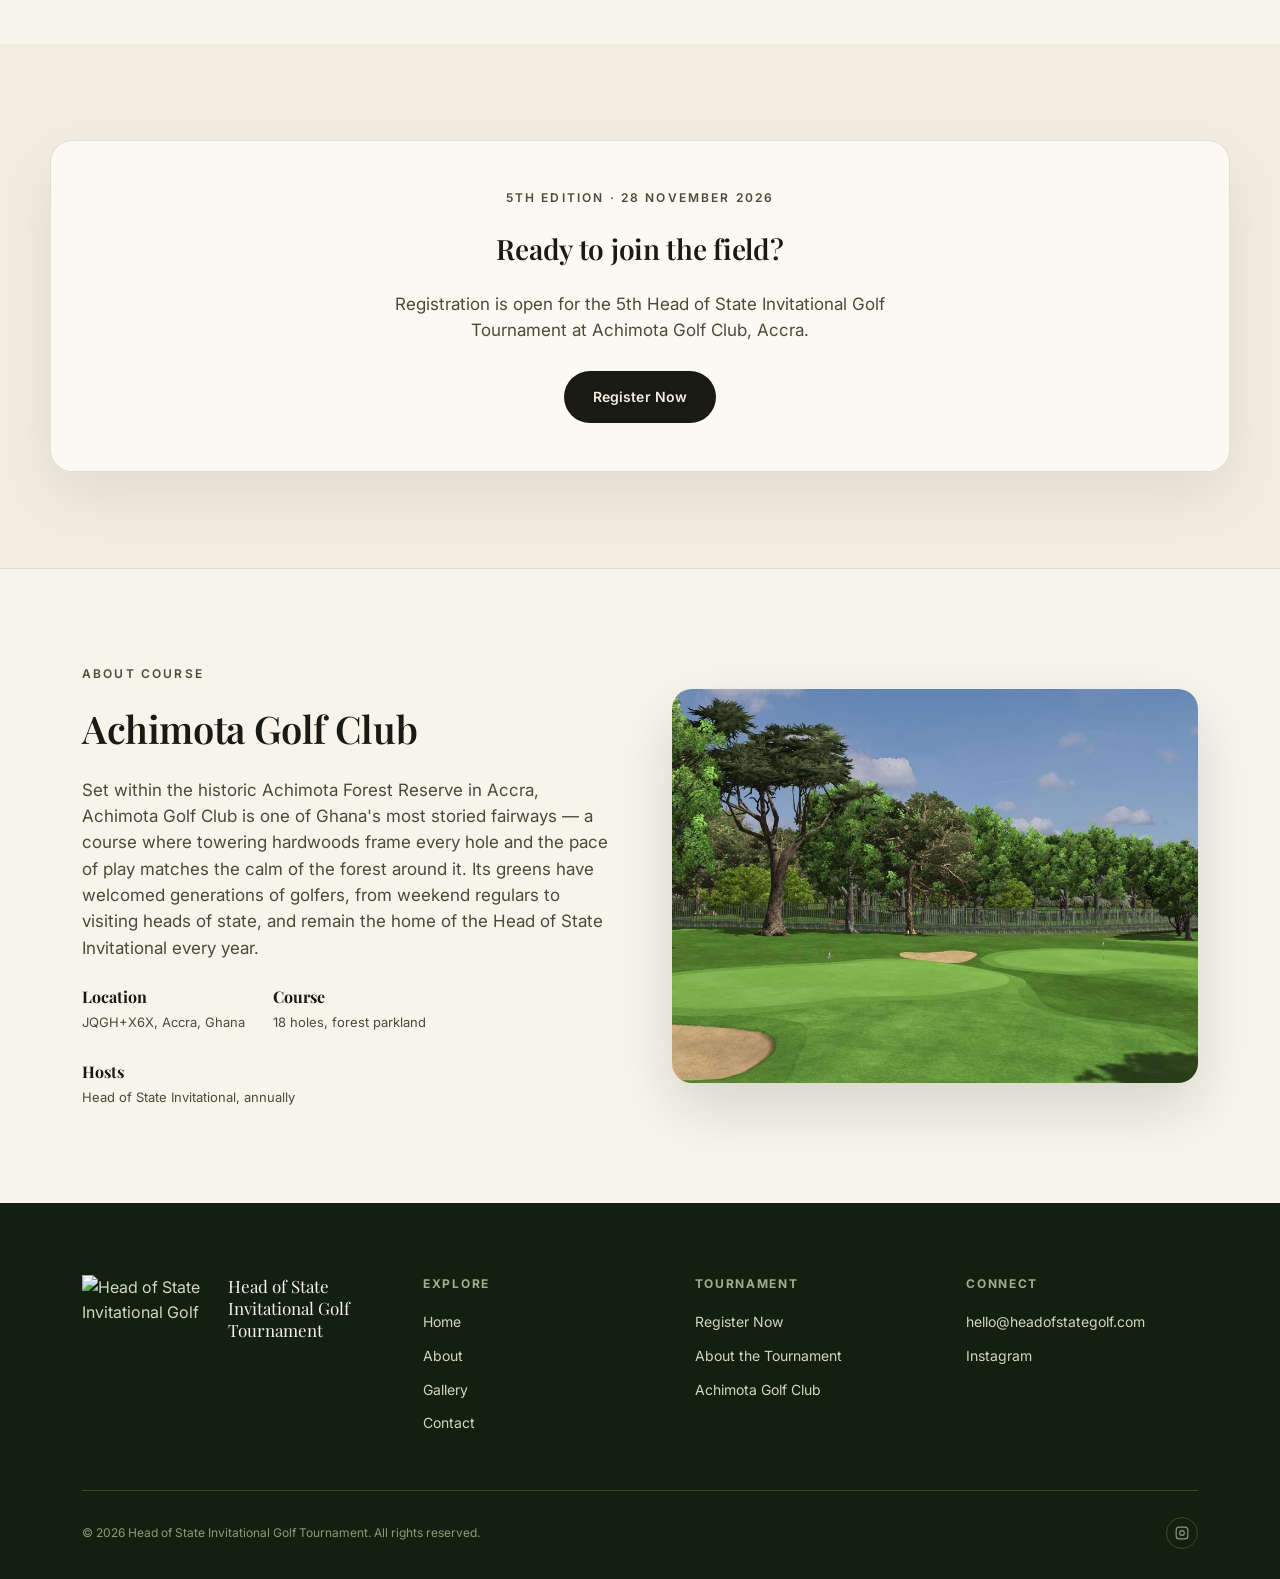
==== commit c92a24c9: "Mobile nav: full-screen blurred overlay with smooth transition Replace the old JS inline-style dropd" ====
--- a/about.html
+++ b/about.html
@@ -31,7 +31,7 @@
     <div class="nav-right">
       <a class="btn btn-dark btn-sm" href="contact.html">Log In</a>
     </div>
-    <button class="nav-toggle" aria-label="Menu"><span></span><span></span><span></span></button>
+    <button class="nav-toggle" aria-label="Menu" aria-expanded="false"><span></span><span></span><span></span></button>
   </nav>
 </header>
 
--- a/css/style.css
+++ b/css/style.css
@@ -153,8 +153,14 @@
   background: var(--cream);
   position: sticky;
   top: 0;
-  z-index: 50;
+  z-index: 90;
   border-bottom: 1px solid var(--hairline);
+}
+body.nav-open{ overflow: hidden; }
+.topbar .wrap,
+.site-header .wrap{
+  padding-left: 56px;
+  padding-right: 56px;
 }
 .nav{
   display: flex;
@@ -203,8 +209,14 @@
   border-radius: 50%;
 }
 
-.nav-toggle{ display:none; background:none; border:0; cursor:pointer; }
-.nav-toggle span{ display:block; width:22px; height:2px; background:var(--ink); margin:5px 0; }
+.nav-toggle{ display:none; position:relative; z-index:20; background:none; border:0; cursor:pointer; }
+.nav-toggle span{
+  display:block; width:22px; height:2px; background:var(--ink); margin:5px 0;
+  transition: transform .3s ease, opacity .3s ease;
+}
+.nav-toggle.is-active span:nth-child(1){ transform: translateY(7px) rotate(45deg); }
+.nav-toggle.is-active span:nth-child(2){ opacity: 0; }
+.nav-toggle.is-active span:nth-child(3){ transform: translateY(-7px) rotate(-45deg); }
 
 /* ---------- hero (ref.png layout) ---------- */
 .hero{
@@ -441,8 +453,32 @@
 
 /* ---------- responsive ---------- */
 @media (max-width: 980px){
-  .nav-links, .nav-right .btn{ display:none; }
+  .nav-right .btn{ display:none; }
   .nav-toggle{ display:block; }
+  .nav-links{
+    position: fixed;
+    inset: 0;
+    z-index: 10;
+    flex-direction: column;
+    justify-content: center;
+    align-items: center;
+    gap: 38px;
+    margin: 0;
+    padding: 0;
+    font-size: 20px;
+    background: rgba(241, 237, 225, 0.86);
+    backdrop-filter: blur(20px);
+    -webkit-backdrop-filter: blur(20px);
+    opacity: 0;
+    visibility: hidden;
+    transform: translateY(-18px);
+    transition: opacity .4s ease, transform .4s ease, visibility .4s ease;
+  }
+  .nav-links.is-open{
+    opacity: 1;
+    visibility: visible;
+    transform: translateY(0);
+  }
   .event-card{ grid-template-columns: 1fr; }
   .split, .contact-grid{ grid-template-columns: 1fr; gap: 40px; }
   .split.reverse{ direction: ltr; }
@@ -450,10 +486,12 @@
   .grid-gallery{ grid-template-columns: repeat(2,1fr); }
   .brand img{ height: 64px; }
   .fan{ height: 420px; }
+  .topbar .wrap, .site-header .wrap{ padding-left: 40px; padding-right: 40px; }
 }
 
 @media (max-width: 560px){
   .wrap{ padding: 0 20px; }
+  .topbar .wrap, .site-header .wrap{ padding-left: 28px; padding-right: 28px; }
   .nav{ padding: 22px 0; }
   .brand img{ height: 56px; }
   .fan{ height: 320px; }
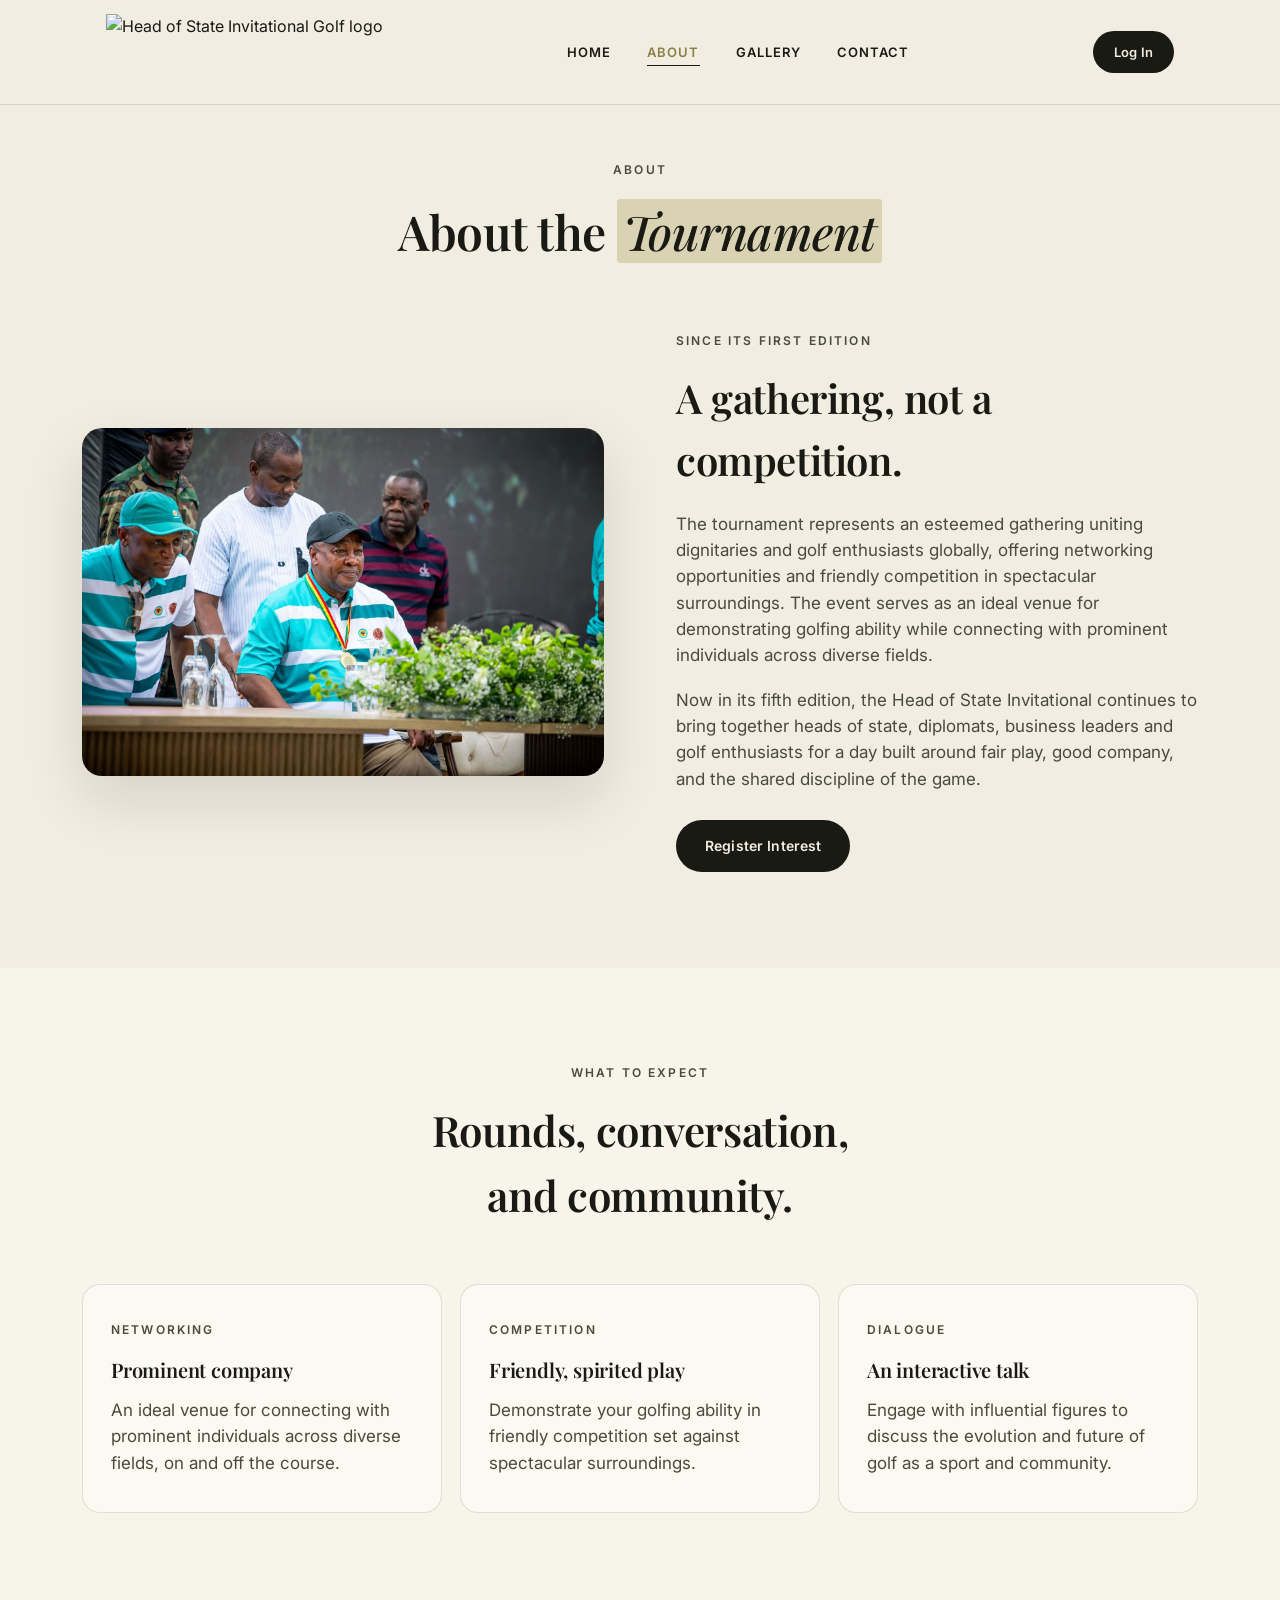
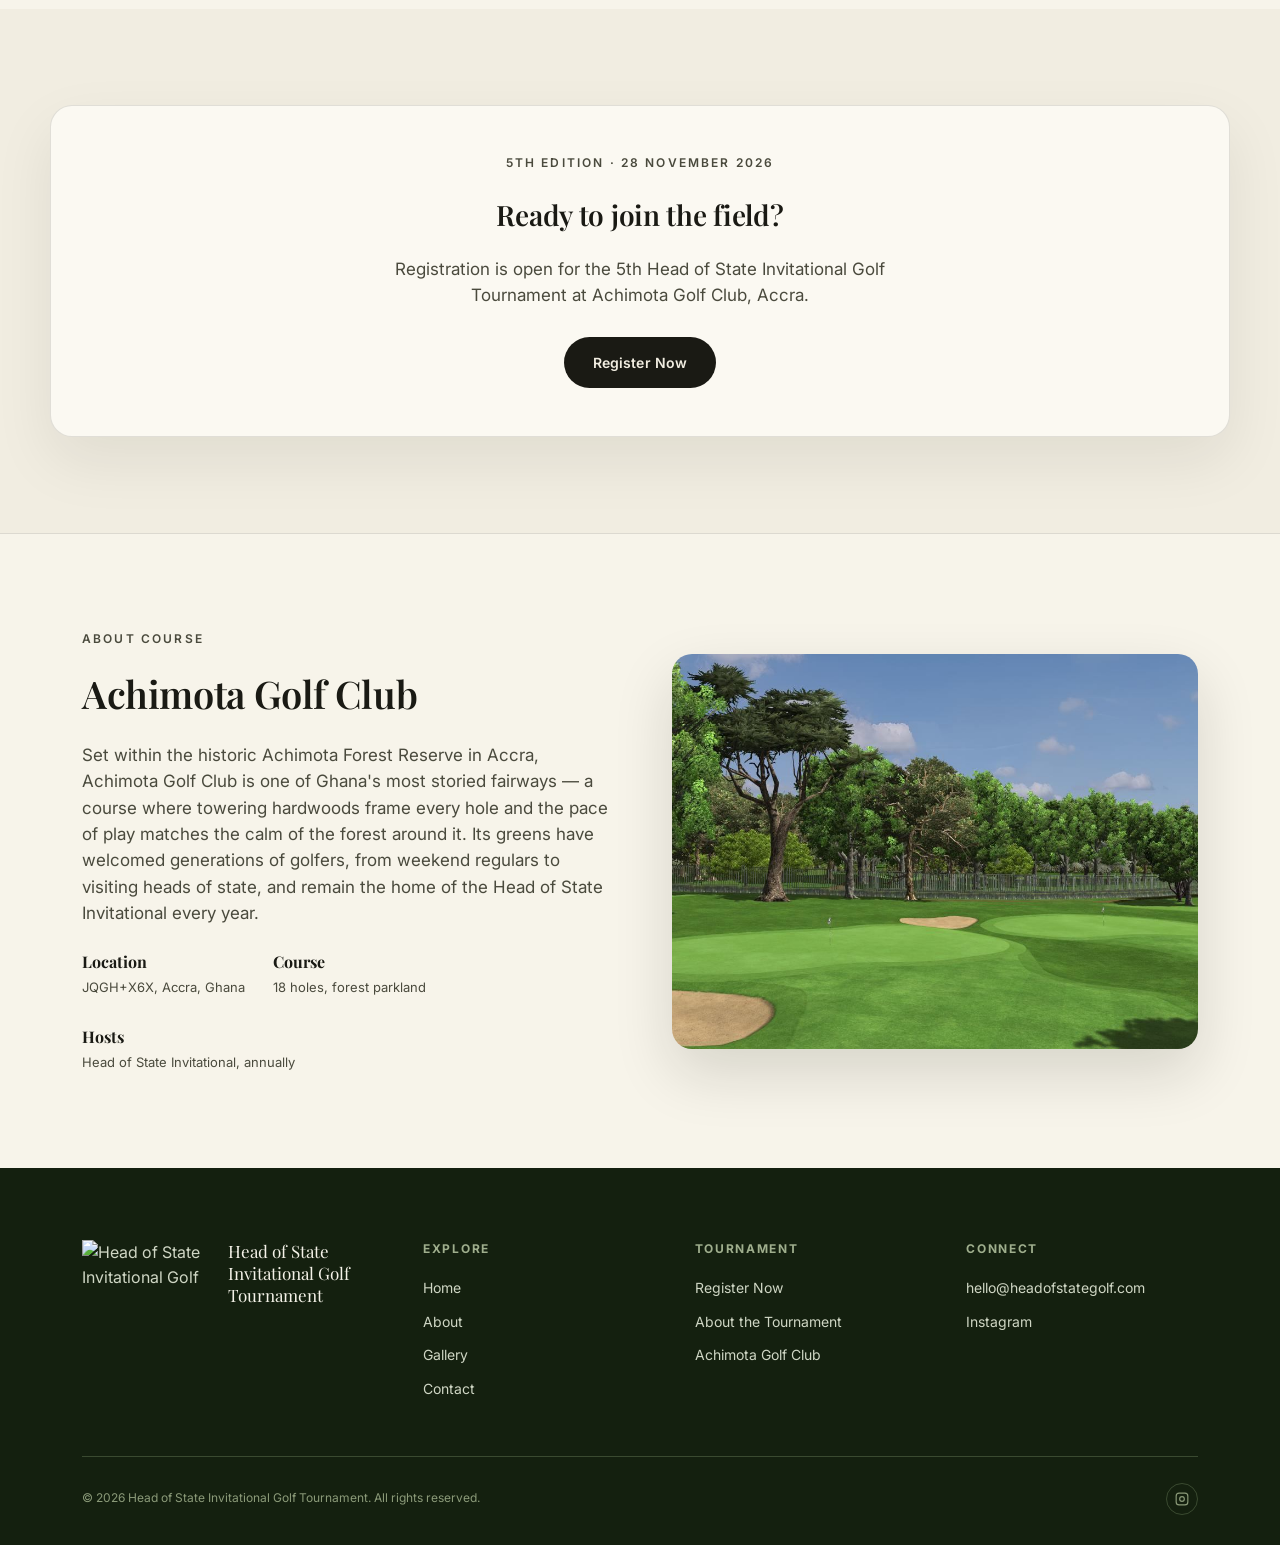
==== commit 1a85cb6a: "Remove hero eyebrow + topbar, add translucent mobile header on scroll - Drop the "Tournament" eyebro" ====
--- a/about.html
+++ b/about.html
@@ -10,13 +10,6 @@
 </head>
 <body>
 
-<div class="topbar">
-  <div class="wrap">
-    <span>Achimota Golf Club &middot; Accra, Ghana</span>
-    <a href="contact.html">Register interest &rarr;</a>
-  </div>
-</div>
-
 <header class="site-header">
   <nav class="nav wrap">
     <a href="index.html" class="brand">
@@ -27,6 +20,7 @@
       <li><a href="about.html" class="active">About</a></li>
       <li><a href="gallery.html">Gallery</a></li>
       <li><a href="contact.html">Contact</a></li>
+      <li class="nav-logo-mobile"><img src="IMAGES/HOS%20LOGO%202026.png" alt="Head of State Invitational Golf logo"></li>
     </ul>
     <div class="nav-right">
       <a class="btn btn-dark btn-sm" href="contact.html">Log In</a>
--- a/css/style.css
+++ b/css/style.css
@@ -131,23 +131,6 @@
 
 .btn-sm{ padding: 10px 20px; font-size: 13px; }
 
-/* ---------- top bar ---------- */
-.topbar{
-  background: var(--green-deep);
-  color: #cfd6c4;
-  font-size: 12px;
-  letter-spacing: 0.04em;
-}
-.topbar .wrap{
-  display:flex;
-  align-items:center;
-  justify-content: space-between;
-  padding-top: 8px;
-  padding-bottom: 8px;
-}
-.topbar a{ opacity: 0.85; }
-.topbar a:hover{ opacity: 1; }
-
 /* ---------- nav ---------- */
 .site-header{
   background: var(--cream);
@@ -155,9 +138,9 @@
   top: 0;
   z-index: 90;
   border-bottom: 1px solid var(--hairline);
+  transition: background .3s ease, border-color .3s ease;
 }
 body.nav-open{ overflow: hidden; }
-.topbar .wrap,
 .site-header .wrap{
   padding-left: 56px;
   padding-right: 56px;
@@ -186,6 +169,7 @@
   letter-spacing: 0.08em;
   text-transform: uppercase;
 }
+.nav-logo-mobile{ display:none; }
 .nav-links a{
   position: relative;
   padding: 4px 0;
@@ -466,7 +450,7 @@
     margin: 0;
     padding: 0;
     font-size: 20px;
-    background: rgba(241, 237, 225, 0.86);
+    background: rgba(241, 237, 225, 0.72);
     backdrop-filter: blur(20px);
     -webkit-backdrop-filter: blur(20px);
     opacity: 0;
@@ -479,6 +463,8 @@
     visibility: visible;
     transform: translateY(0);
   }
+  .nav-logo-mobile{ display:block; margin-top: 8px; }
+  .nav-logo-mobile img{ height: 64px; width:auto; margin: 0 auto; }
   .event-card{ grid-template-columns: 1fr; }
   .split, .contact-grid{ grid-template-columns: 1fr; gap: 40px; }
   .split.reverse{ direction: ltr; }
@@ -486,12 +472,18 @@
   .grid-gallery{ grid-template-columns: repeat(2,1fr); }
   .brand img{ height: 64px; }
   .fan{ height: 420px; }
-  .topbar .wrap, .site-header .wrap{ padding-left: 40px; padding-right: 40px; }
+  .site-header .wrap{ padding-left: 40px; padding-right: 40px; }
+  .site-header.is-scrolled{
+    background: rgba(241, 237, 225, 0.4);
+    backdrop-filter: blur(12px);
+    -webkit-backdrop-filter: blur(12px);
+    border-bottom-color: rgba(26,26,20,0.06);
+  }
 }
 
 @media (max-width: 560px){
   .wrap{ padding: 0 20px; }
-  .topbar .wrap, .site-header .wrap{ padding-left: 28px; padding-right: 28px; }
+  .site-header .wrap{ padding-left: 28px; padding-right: 28px; }
   .nav{ padding: 22px 0; }
   .brand img{ height: 56px; }
   .fan{ height: 320px; }
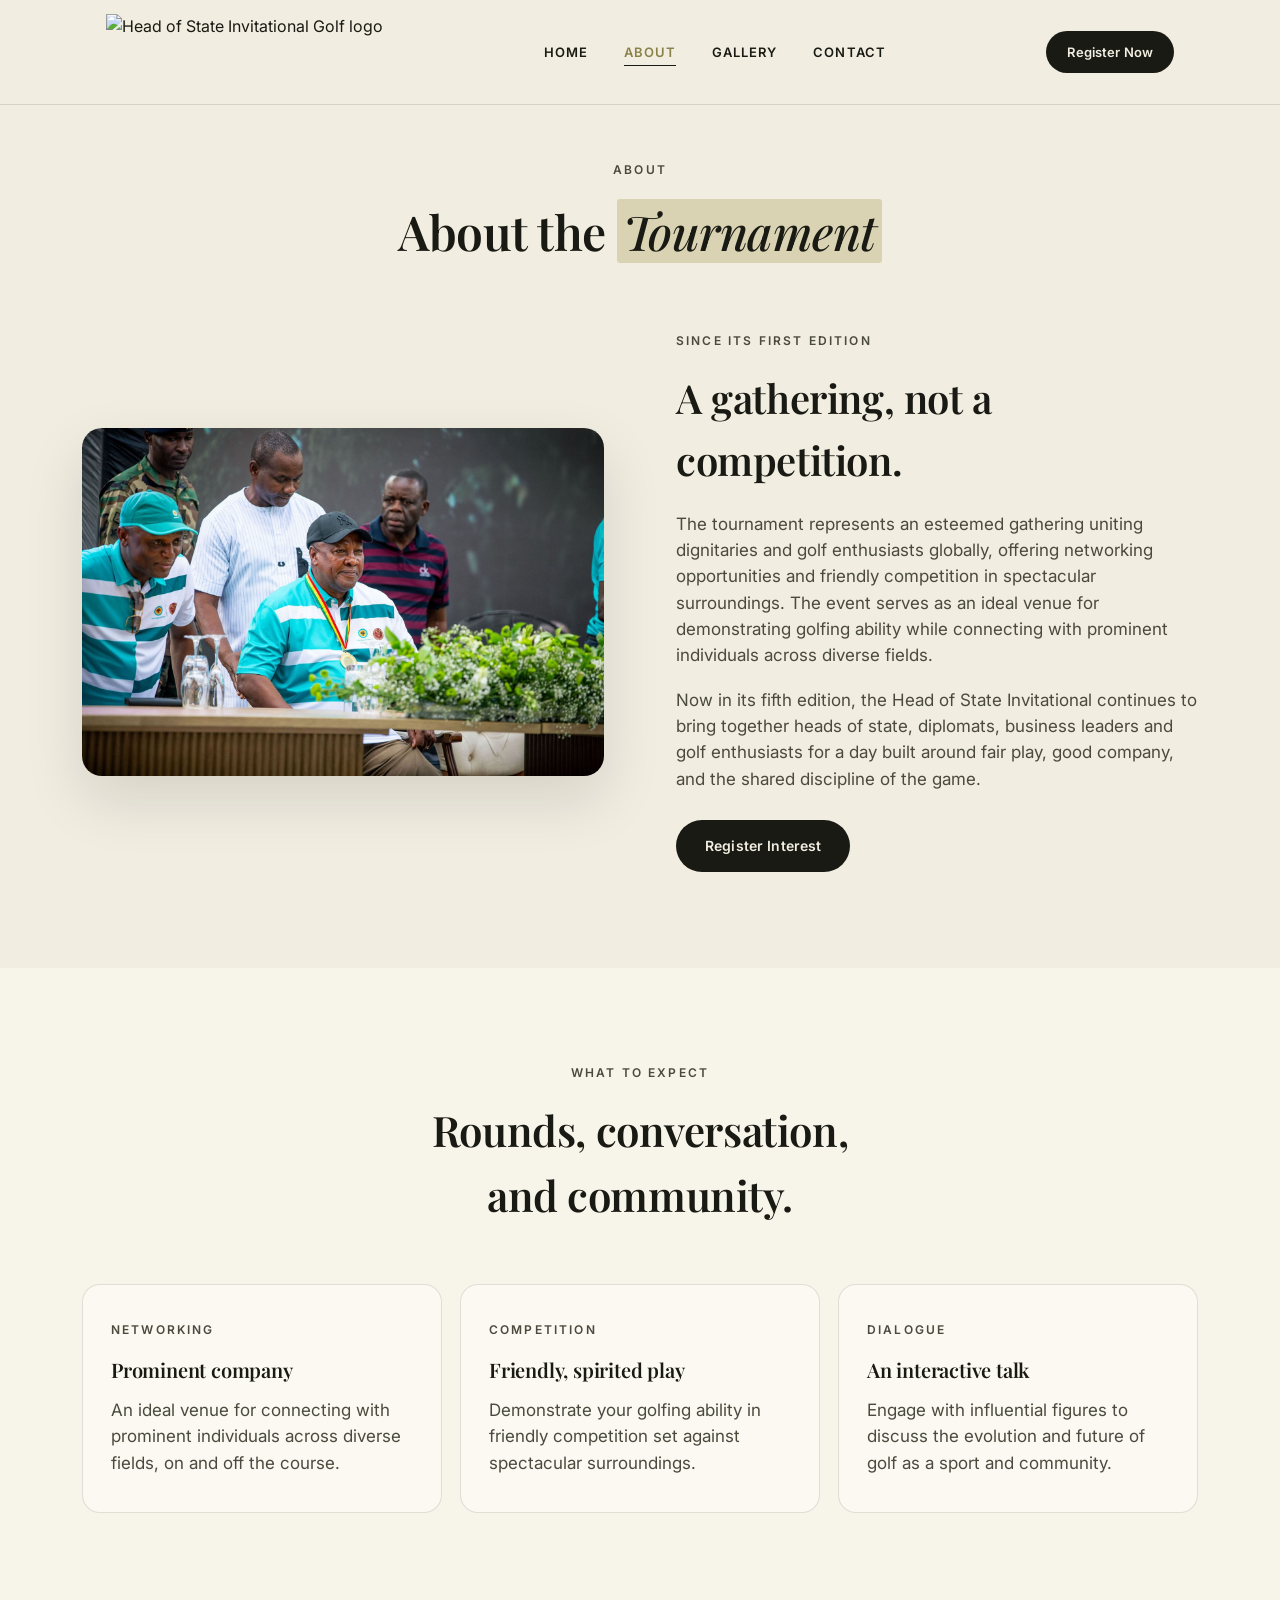
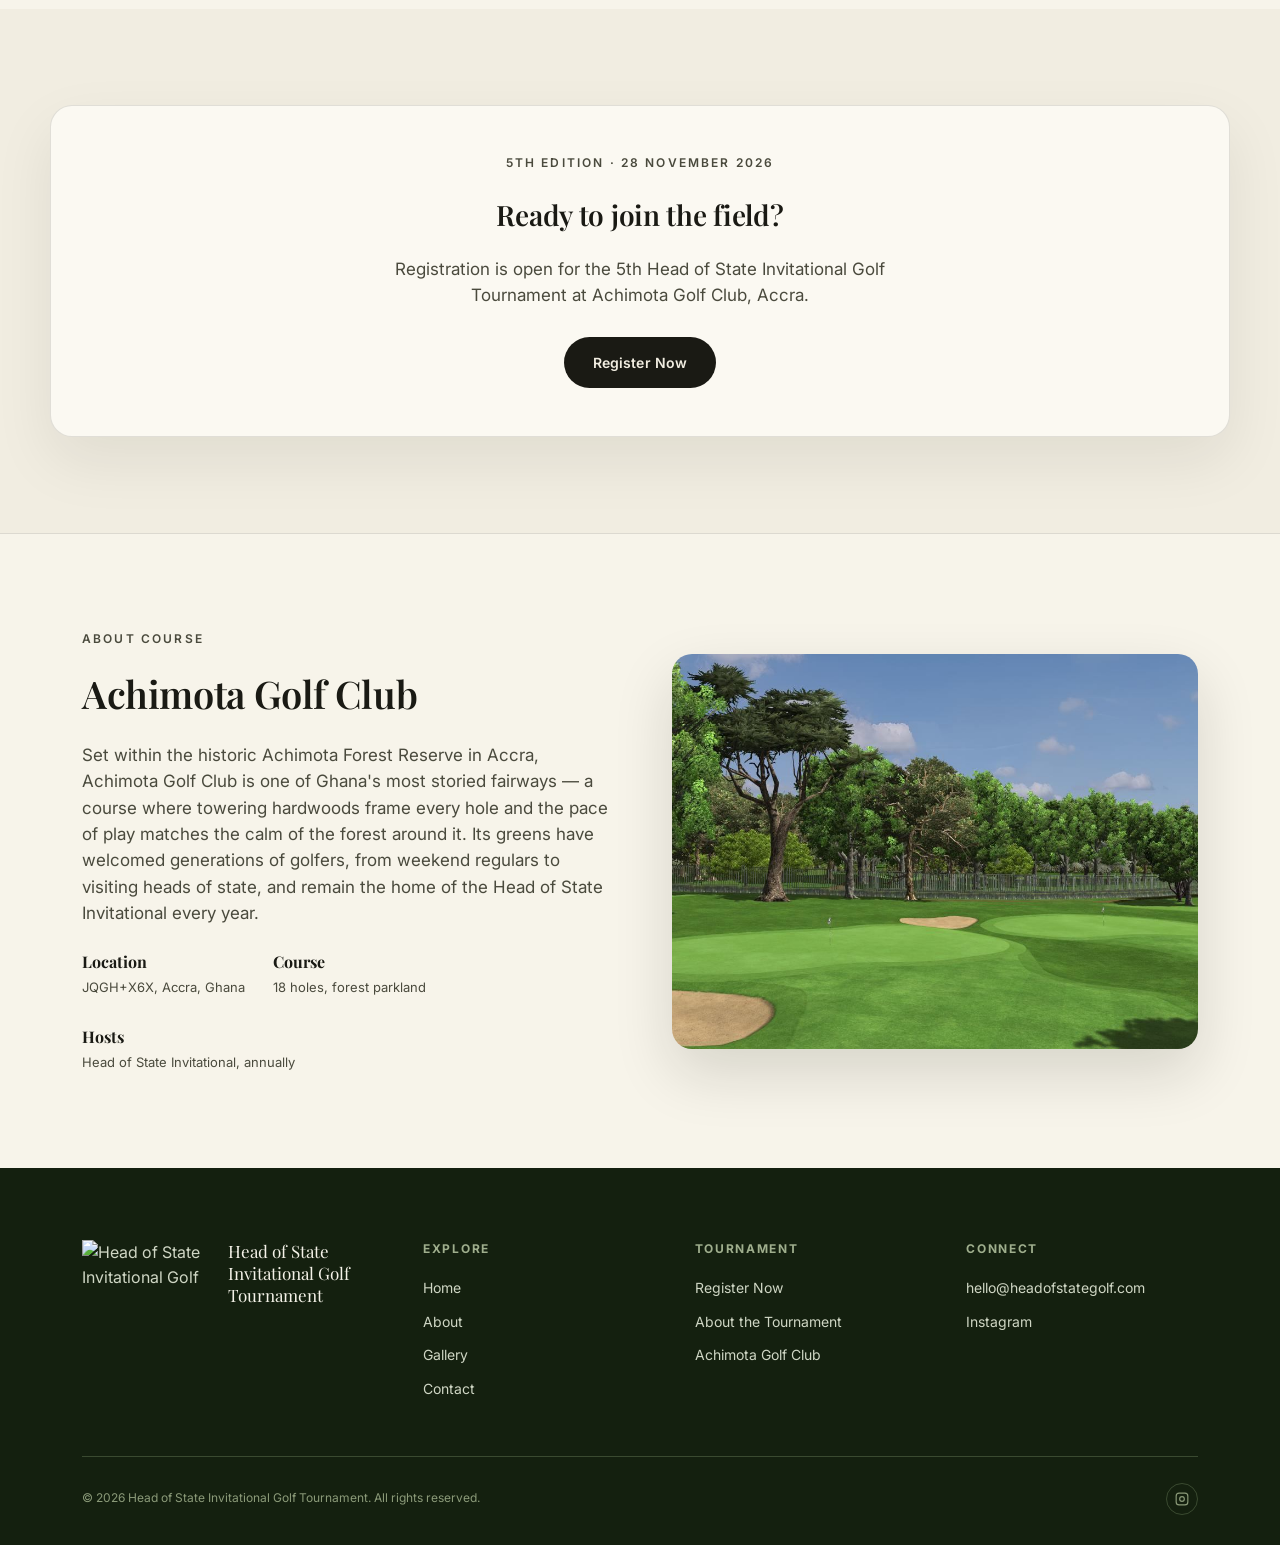
==== commit 90705812: "Change nav button from Log In to Register Now" ====
--- a/about.html
+++ b/about.html
@@ -23,7 +23,7 @@
       <li class="nav-logo-mobile"><img src="IMAGES/HOS%20LOGO%202026.png" alt="Head of State Invitational Golf logo"></li>
     </ul>
     <div class="nav-right">
-      <a class="btn btn-dark btn-sm" href="contact.html">Log In</a>
+      <a class="btn btn-dark btn-sm" href="contact.html">Register Now</a>
     </div>
     <button class="nav-toggle" aria-label="Menu" aria-expanded="false"><span></span><span></span><span></span></button>
   </nav>
--- a/css/style.css
+++ b/css/style.css
@@ -479,6 +479,14 @@
     -webkit-backdrop-filter: blur(12px);
     border-bottom-color: rgba(26,26,20,0.06);
   }
+  /* backdrop-filter creates a new containing block for position:fixed
+     descendants, which would shrink the full-screen .nav-links overlay
+     down to the header's own box once scrolled. Drop it while the menu
+     is open so the overlay covers the full viewport as intended. */
+  body.nav-open .site-header{
+    backdrop-filter: none;
+    -webkit-backdrop-filter: none;
+  }
 }
 
 @media (max-width: 560px){
